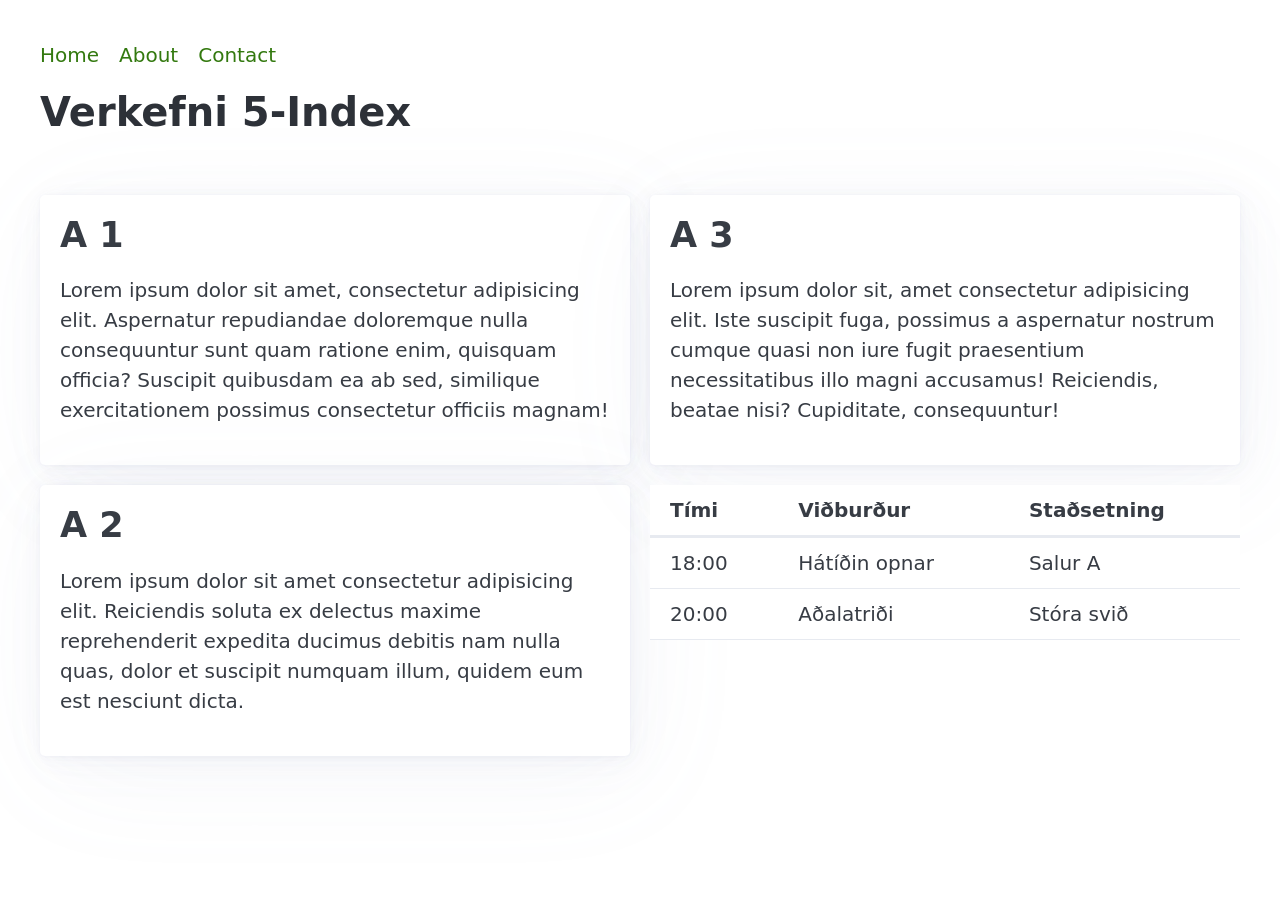
==== Index.html @ 7ae59def "kvikun" ====
<!DOCTYPE html>
<html lang="en">
    <head>
        <meta charset="UTF-8">
        <meta name="viewport" content="width=device-width, initial-scale=1.0">
        <title>Verkefni 5-Index</title>
        <link rel="stylesheet" href="css/pico.green.css">
        <link rel="stylesheet" href="css/kvikun.css">
    </head>
    <body class="container">
        <header>
            <nav>
                <ul>
                    <li><a href="a.html">Home</a></li>
                    <li><a href="b.html">About</a></li>
                    <li><a href="c.html">Contact</a></li>
                </ul>
            </nav>
            <h1>Verkefni 5-Index</h1>
            <div id="slide">
                <img src="img/bfd0dd133887f581717680d1ffa8d4b03412cad4d9bad7acd77db29e4d2a7dbd._SX1080_FMjpg_.jpg" alt="1">
                <img src="img/my-hero-academia-3840x2160-19011 (1).jpg" alt="2">
            </div>
        </header>
        <main class="grid">
            <section>
                <article>
                    <h2>A 1</h2>
                    <p>Lorem ipsum dolor sit amet, consectetur adipisicing elit. Aspernatur repudiandae doloremque nulla consequuntur sunt quam ratione enim, quisquam officia? Suscipit quibusdam ea ab sed, similique exercitationem possimus consectetur officiis magnam!</p>
                </article>
                <article>
                    <h2>A 2</h2>
                    <p>Lorem ipsum dolor sit amet consectetur adipisicing elit. Reiciendis soluta ex delectus maxime reprehenderit expedita ducimus debitis nam nulla quas, dolor et suscipit numquam illum, quidem eum est nesciunt dicta.</p>
                </article>
            </section>
            <section>
                <article>
                    <h2>A 3</h2>
                    <p>Lorem ipsum dolor sit, amet consectetur adipisicing elit. Iste suscipit fuga, possimus a aspernatur nostrum cumque quasi non iure fugit praesentium necessitatibus illo magni accusamus! Reiciendis, beatae nisi? Cupiditate, consequuntur!</p>
                </article>
                <table>
                    <thead>
                        <tr>
                            <th>Tími</th>
                            <th>Viðburður</th>
                            <th>Staðsetning</th>
                        </tr>
                    </thead>
                    <tbody>
                        <tr>
                            <td>18:00</td>
                            <td>Hátíðin opnar</td>
                            <td>Salur A</td>
                        </tr>
                        <tr>
                            <td>20:00</td>
                            <td>Aðalatriði</td>
                            <td>Stóra svið</td>
                        </tr>
                    </tbody>
                </table>
            </section>
        </main>
    </body>
</html>
---- css/pico.green.css ----
@charset "UTF-8";
/*!
 * Pico CSS ✨ v2.1.1 (https://picocss.com)
 * Copyright 2019-2025 - Licensed under MIT
 */
/**
 * Styles
 */
:root,
:host {
  --pico-font-family-emoji: "Apple Color Emoji", "Segoe UI Emoji", "Segoe UI Symbol", "Noto Color Emoji";
  --pico-font-family-sans-serif: system-ui, "Segoe UI", Roboto, Oxygen, Ubuntu, Cantarell, Helvetica, Arial, "Helvetica Neue", sans-serif, var(--pico-font-family-emoji);
  --pico-font-family-monospace: ui-monospace, SFMono-Regular, "SF Mono", Menlo, Consolas, "Liberation Mono", monospace, var(--pico-font-family-emoji);
  --pico-font-family: var(--pico-font-family-sans-serif);
  --pico-line-height: 1.5;
  --pico-font-weight: 400;
  --pico-font-size: 100%;
  --pico-text-underline-offset: 0.1rem;
  --pico-border-radius: 0.25rem;
  --pico-border-width: 0.0625rem;
  --pico-outline-width: 0.125rem;
  --pico-transition: 0.2s ease-in-out;
  --pico-spacing: 1rem;
  --pico-typography-spacing-vertical: 1rem;
  --pico-block-spacing-vertical: var(--pico-spacing);
  --pico-block-spacing-horizontal: var(--pico-spacing);
  --pico-grid-column-gap: var(--pico-spacing);
  --pico-grid-row-gap: var(--pico-spacing);
  --pico-form-element-spacing-vertical: 0.75rem;
  --pico-form-element-spacing-horizontal: 1rem;
  --pico-group-box-shadow: 0 0 0 rgba(0, 0, 0, 0);
  --pico-group-box-shadow-focus-with-button: 0 0 0 var(--pico-outline-width) var(--pico-primary-focus);
  --pico-group-box-shadow-focus-with-input: 0 0 0 0.0625rem var(--pico-form-element-border-color);
  --pico-modal-overlay-backdrop-filter: blur(0.375rem);
  --pico-nav-element-spacing-vertical: 1rem;
  --pico-nav-element-spacing-horizontal: 0.5rem;
  --pico-nav-link-spacing-vertical: 0.5rem;
  --pico-nav-link-spacing-horizontal: 0.5rem;
  --pico-nav-breadcrumb-divider: ">";
  --pico-icon-checkbox: url("data:image/svg+xml,%3Csvg xmlns='http://www.w3.org/2000/svg' width='24' height='24' viewBox='0 0 24 24' fill='none' stroke='rgb(255, 255, 255)' stroke-width='4' stroke-linecap='round' stroke-linejoin='round'%3E%3Cpolyline points='20 6 9 17 4 12'%3E%3C/polyline%3E%3C/svg%3E");
  --pico-icon-minus: url("data:image/svg+xml,%3Csvg xmlns='http://www.w3.org/2000/svg' width='24' height='24' viewBox='0 0 24 24' fill='none' stroke='rgb(255, 255, 255)' stroke-width='4' stroke-linecap='round' stroke-linejoin='round'%3E%3Cline x1='5' y1='12' x2='19' y2='12'%3E%3C/line%3E%3C/svg%3E");
  --pico-icon-chevron: url("data:image/svg+xml,%3Csvg xmlns='http://www.w3.org/2000/svg' width='24' height='24' viewBox='0 0 24 24' fill='none' stroke='rgb(136, 145, 164)' stroke-width='2' stroke-linecap='round' stroke-linejoin='round'%3E%3Cpolyline points='6 9 12 15 18 9'%3E%3C/polyline%3E%3C/svg%3E");
  --pico-icon-date: url("data:image/svg+xml,%3Csvg xmlns='http://www.w3.org/2000/svg' width='24' height='24' viewBox='0 0 24 24' fill='none' stroke='rgb(136, 145, 164)' stroke-width='2' stroke-linecap='round' stroke-linejoin='round'%3E%3Crect x='3' y='4' width='18' height='18' rx='2' ry='2'%3E%3C/rect%3E%3Cline x1='16' y1='2' x2='16' y2='6'%3E%3C/line%3E%3Cline x1='8' y1='2' x2='8' y2='6'%3E%3C/line%3E%3Cline x1='3' y1='10' x2='21' y2='10'%3E%3C/line%3E%3C/svg%3E");
  --pico-icon-time: url("data:image/svg+xml,%3Csvg xmlns='http://www.w3.org/2000/svg' width='24' height='24' viewBox='0 0 24 24' fill='none' stroke='rgb(136, 145, 164)' stroke-width='2' stroke-linecap='round' stroke-linejoin='round'%3E%3Ccircle cx='12' cy='12' r='10'%3E%3C/circle%3E%3Cpolyline points='12 6 12 12 16 14'%3E%3C/polyline%3E%3C/svg%3E");
  --pico-icon-search: url("data:image/svg+xml,%3Csvg xmlns='http://www.w3.org/2000/svg' width='24' height='24' viewBox='0 0 24 24' fill='none' stroke='rgb(136, 145, 164)' stroke-width='1.5' stroke-linecap='round' stroke-linejoin='round'%3E%3Ccircle cx='11' cy='11' r='8'%3E%3C/circle%3E%3Cline x1='21' y1='21' x2='16.65' y2='16.65'%3E%3C/line%3E%3C/svg%3E");
  --pico-icon-close: url("data:image/svg+xml,%3Csvg xmlns='http://www.w3.org/2000/svg' width='24' height='24' viewBox='0 0 24 24' fill='none' stroke='rgb(136, 145, 164)' stroke-width='3' stroke-linecap='round' stroke-linejoin='round'%3E%3Cline x1='18' y1='6' x2='6' y2='18'%3E%3C/line%3E%3Cline x1='6' y1='6' x2='18' y2='18'%3E%3C/line%3E%3C/svg%3E");
  --pico-icon-loading: url("data:image/svg+xml,%3Csvg fill='none' height='24' width='24' viewBox='0 0 24 24' xmlns='http://www.w3.org/2000/svg' %3E%3Cstyle%3E g %7B animation: rotate 2s linear infinite; transform-origin: center center; %7D circle %7B stroke-dasharray: 75,100; stroke-dashoffset: -5; animation: dash 1.5s ease-in-out infinite; stroke-linecap: round; %7D @keyframes rotate %7B 0%25 %7B transform: rotate(0deg); %7D 100%25 %7B transform: rotate(360deg); %7D %7D @keyframes dash %7B 0%25 %7B stroke-dasharray: 1,100; stroke-dashoffset: 0; %7D 50%25 %7B stroke-dasharray: 44.5,100; stroke-dashoffset: -17.5; %7D 100%25 %7B stroke-dasharray: 44.5,100; stroke-dashoffset: -62; %7D %7D %3C/style%3E%3Cg%3E%3Ccircle cx='12' cy='12' r='10' fill='none' stroke='rgb(136, 145, 164)' stroke-width='4' /%3E%3C/g%3E%3C/svg%3E");
}
@media (min-width: 576px) {
  :root,
  :host {
    --pico-font-size: 106.25%;
  }
}
@media (min-width: 768px) {
  :root,
  :host {
    --pico-font-size: 112.5%;
  }
}
@media (min-width: 1024px) {
  :root,
  :host {
    --pico-font-size: 118.75%;
  }
}
@media (min-width: 1280px) {
  :root,
  :host {
    --pico-font-size: 125%;
  }
}
@media (min-width: 1536px) {
  :root,
  :host {
    --pico-font-size: 131.25%;
  }
}

a {
  --pico-text-decoration: underline;
}
a.secondary, a.contrast {
  --pico-text-decoration: underline;
}

small {
  --pico-font-size: 0.875em;
}

h1,
h2,
h3,
h4,
h5,
h6 {
  --pico-font-weight: 700;
}

h1 {
  --pico-font-size: 2rem;
  --pico-line-height: 1.125;
  --pico-typography-spacing-top: 3rem;
}

h2 {
  --pico-font-size: 1.75rem;
  --pico-line-height: 1.15;
  --pico-typography-spacing-top: 2.625rem;
}

h3 {
  --pico-font-size: 1.5rem;
  --pico-line-height: 1.175;
  --pico-typography-spacing-top: 2.25rem;
}

h4 {
  --pico-font-size: 1.25rem;
  --pico-line-height: 1.2;
  --pico-typography-spacing-top: 1.874rem;
}

h5 {
  --pico-font-size: 1.125rem;
  --pico-line-height: 1.225;
  --pico-typography-spacing-top: 1.6875rem;
}

h6 {
  --pico-font-size: 1rem;
  --pico-line-height: 1.25;
  --pico-typography-spacing-top: 1.5rem;
}

thead th,
thead td,
tfoot th,
tfoot td {
  --pico-font-weight: 600;
  --pico-border-width: 0.1875rem;
}

pre,
code,
kbd,
samp {
  --pico-font-family: var(--pico-font-family-monospace);
}

kbd {
  --pico-font-weight: bolder;
}

input:not([type=submit],
[type=button],
[type=reset],
[type=checkbox],
[type=radio],
[type=file]),
:where(select, textarea) {
  --pico-outline-width: 0.0625rem;
}

[type=search] {
  --pico-border-radius: 5rem;
}

[type=checkbox],
[type=radio] {
  --pico-border-width: 0.125rem;
}

[type=checkbox][role=switch] {
  --pico-border-width: 0.1875rem;
}

details.dropdown summary:not([role=button]) {
  --pico-outline-width: 0.0625rem;
}

nav details.dropdown summary:focus-visible {
  --pico-outline-width: 0.125rem;
}

[role=search] {
  --pico-border-radius: 5rem;
}

[role=search]:has(button.secondary:focus,
[type=submit].secondary:focus,
[type=button].secondary:focus,
[role=button].secondary:focus),
[role=group]:has(button.secondary:focus,
[type=submit].secondary:focus,
[type=button].secondary:focus,
[role=button].secondary:focus) {
  --pico-group-box-shadow-focus-with-button: 0 0 0 var(--pico-outline-width) var(--pico-secondary-focus);
}
[role=search]:has(button.contrast:focus,
[type=submit].contrast:focus,
[type=button].contrast:focus,
[role=button].contrast:focus),
[role=group]:has(button.contrast:focus,
[type=submit].contrast:focus,
[type=button].contrast:focus,
[role=button].contrast:focus) {
  --pico-group-box-shadow-focus-with-button: 0 0 0 var(--pico-outline-width) var(--pico-contrast-focus);
}
[role=search] button,
[role=search] [type=submit],
[role=search] [type=button],
[role=search] [role=button],
[role=group] button,
[role=group] [type=submit],
[role=group] [type=button],
[role=group] [role=button] {
  --pico-form-element-spacing-horizontal: 2rem;
}

details summary[role=button]:not(.outline)::after {
  filter: brightness(0) invert(1);
}

[aria-busy=true]:not(input, select, textarea):is(button, [type=submit], [type=button], [type=reset], [role=button]):not(.outline)::before {
  filter: brightness(0) invert(1);
}

/**
 * Color schemes
 */
[data-theme=light],
:root:not([data-theme=dark]),
:host(:not([data-theme=dark])) {
  color-scheme: light;
  --pico-background-color: #fff;
  --pico-color: #373c44;
  --pico-text-selection-color: rgba(71, 164, 23, 0.25);
  --pico-muted-color: #646b79;
  --pico-muted-border-color: rgb(231, 234, 239.5);
  --pico-primary: #33790f;
  --pico-primary-background: #398712;
  --pico-primary-border: var(--pico-primary-background);
  --pico-primary-underline: rgba(51, 121, 15, 0.5);
  --pico-primary-hover: #265e09;
  --pico-primary-hover-background: #33790f;
  --pico-primary-hover-border: var(--pico-primary-hover-background);
  --pico-primary-hover-underline: var(--pico-primary-hover);
  --pico-primary-focus: rgba(71, 164, 23, 0.5);
  --pico-primary-inverse: #fff;
  --pico-secondary: #5d6b89;
  --pico-secondary-background: #525f7a;
  --pico-secondary-border: var(--pico-secondary-background);
  --pico-secondary-underline: rgba(93, 107, 137, 0.5);
  --pico-secondary-hover: #48536b;
  --pico-secondary-hover-background: #48536b;
  --pico-secondary-hover-border: var(--pico-secondary-hover-background);
  --pico-secondary-hover-underline: var(--pico-secondary-hover);
  --pico-secondary-focus: rgba(93, 107, 137, 0.25);
  --pico-secondary-inverse: #fff;
  --pico-contrast: #181c25;
  --pico-contrast-background: #181c25;
  --pico-contrast-border: var(--pico-contrast-background);
  --pico-contrast-underline: rgba(24, 28, 37, 0.5);
  --pico-contrast-hover: #000;
  --pico-contrast-hover-background: #000;
  --pico-contrast-hover-border: var(--pico-contrast-hover-background);
  --pico-contrast-hover-underline: var(--pico-secondary-hover);
  --pico-contrast-focus: rgba(93, 107, 137, 0.25);
  --pico-contrast-inverse: #fff;
  --pico-box-shadow: 0.0145rem 0.029rem 0.174rem rgba(129, 145, 181, 0.01698), 0.0335rem 0.067rem 0.402rem rgba(129, 145, 181, 0.024), 0.0625rem 0.125rem 0.75rem rgba(129, 145, 181, 0.03), 0.1125rem 0.225rem 1.35rem rgba(129, 145, 181, 0.036), 0.2085rem 0.417rem 2.502rem rgba(129, 145, 181, 0.04302), 0.5rem 1rem 6rem rgba(129, 145, 181, 0.06), 0 0 0 0.0625rem rgba(129, 145, 181, 0.015);
  --pico-h1-color: #2d3138;
  --pico-h2-color: #373c44;
  --pico-h3-color: #424751;
  --pico-h4-color: #4d535e;
  --pico-h5-color: #5c6370;
  --pico-h6-color: #646b79;
  --pico-mark-background-color: rgb(252.5, 230.5, 191.5);
  --pico-mark-color: #0f1114;
  --pico-ins-color: rgb(28.5, 105.5, 84);
  --pico-del-color: rgb(136, 56.5, 53);
  --pico-blockquote-border-color: var(--pico-muted-border-color);
  --pico-blockquote-footer-color: var(--pico-muted-color);
  --pico-button-box-shadow: 0 0 0 rgba(0, 0, 0, 0);
  --pico-button-hover-box-shadow: 0 0 0 rgba(0, 0, 0, 0);
  --pico-table-border-color: var(--pico-muted-border-color);
  --pico-table-row-stripped-background-color: rgba(111, 120, 135, 0.0375);
  --pico-code-background-color: rgb(243, 244.5, 246.75);
  --pico-code-color: #646b79;
  --pico-code-kbd-background-color: var(--pico-color);
  --pico-code-kbd-color: var(--pico-background-color);
  --pico-form-element-background-color: rgb(251, 251.5, 252.25);
  --pico-form-element-selected-background-color: #dfe3eb;
  --pico-form-element-border-color: #cfd5e2;
  --pico-form-element-color: #23262c;
  --pico-form-element-placeholder-color: var(--pico-muted-color);
  --pico-form-element-active-background-color: #fff;
  --pico-form-element-active-border-color: var(--pico-primary-border);
  --pico-form-element-focus-color: var(--pico-primary-border);
  --pico-form-element-disabled-opacity: 0.5;
  --pico-form-element-invalid-border-color: rgb(183.5, 105.5, 106.5);
  --pico-form-element-invalid-active-border-color: rgb(200.25, 79.25, 72.25);
  --pico-form-element-invalid-focus-color: var(--pico-form-element-invalid-active-border-color);
  --pico-form-element-valid-border-color: rgb(76, 154.5, 137.5);
  --pico-form-element-valid-active-border-color: rgb(39, 152.75, 118.75);
  --pico-form-element-valid-focus-color: var(--pico-form-element-valid-active-border-color);
  --pico-switch-background-color: #bfc7d9;
  --pico-switch-checked-background-color: var(--pico-primary-background);
  --pico-switch-color: #fff;
  --pico-switch-thumb-box-shadow: 0 0 0 rgba(0, 0, 0, 0);
  --pico-range-border-color: #dfe3eb;
  --pico-range-active-border-color: #bfc7d9;
  --pico-range-thumb-border-color: var(--pico-background-color);
  --pico-range-thumb-color: var(--pico-secondary-background);
  --pico-range-thumb-active-color: var(--pico-primary-background);
  --pico-accordion-border-color: var(--pico-muted-border-color);
  --pico-accordion-active-summary-color: var(--pico-primary-hover);
  --pico-accordion-close-summary-color: var(--pico-color);
  --pico-accordion-open-summary-color: var(--pico-muted-color);
  --pico-card-background-color: var(--pico-background-color);
  --pico-card-border-color: var(--pico-muted-border-color);
  --pico-card-box-shadow: var(--pico-box-shadow);
  --pico-card-sectioning-background-color: rgb(251, 251.5, 252.25);
  --pico-dropdown-background-color: #fff;
  --pico-dropdown-border-color: #eff1f4;
  --pico-dropdown-box-shadow: var(--pico-box-shadow);
  --pico-dropdown-color: var(--pico-color);
  --pico-dropdown-hover-background-color: #eff1f4;
  --pico-loading-spinner-opacity: 0.5;
  --pico-modal-overlay-background-color: rgba(232, 234, 237, 0.75);
  --pico-progress-background-color: #dfe3eb;
  --pico-progress-color: var(--pico-primary-background);
  --pico-tooltip-background-color: var(--pico-contrast-background);
  --pico-tooltip-color: var(--pico-contrast-inverse);
  --pico-icon-valid: url("data:image/svg+xml,%3Csvg xmlns='http://www.w3.org/2000/svg' width='24' height='24' viewBox='0 0 24 24' fill='none' stroke='rgb(76, 154.5, 137.5)' stroke-width='2' stroke-linecap='round' stroke-linejoin='round'%3E%3Cpolyline points='20 6 9 17 4 12'%3E%3C/polyline%3E%3C/svg%3E");
  --pico-icon-invalid: url("data:image/svg+xml,%3Csvg xmlns='http://www.w3.org/2000/svg' width='24' height='24' viewBox='0 0 24 24' fill='none' stroke='rgb(200.25, 79.25, 72.25)' stroke-width='2' stroke-linecap='round' stroke-linejoin='round'%3E%3Ccircle cx='12' cy='12' r='10'%3E%3C/circle%3E%3Cline x1='12' y1='8' x2='12' y2='12'%3E%3C/line%3E%3Cline x1='12' y1='16' x2='12.01' y2='16'%3E%3C/line%3E%3C/svg%3E");
}
[data-theme=light] input:is([type=submit],
[type=button],
[type=reset],
[type=checkbox],
[type=radio],
[type=file]),
:root:not([data-theme=dark]) input:is([type=submit],
[type=button],
[type=reset],
[type=checkbox],
[type=radio],
[type=file]),
:host(:not([data-theme=dark])) input:is([type=submit],
[type=button],
[type=reset],
[type=checkbox],
[type=radio],
[type=file]) {
  --pico-form-element-focus-color: var(--pico-primary-focus);
}

@media only screen and (prefers-color-scheme: dark) {
  :root:not([data-theme]),
  :host(:not([data-theme])) {
    color-scheme: dark;
    --pico-background-color: rgb(19, 22.5, 30.5);
    --pico-color: #c2c7d0;
    --pico-text-selection-color: rgba(78, 179, 27, 0.1875);
    --pico-muted-color: #7b8495;
    --pico-muted-border-color: #202632;
    --pico-primary: #4eb31b;
    --pico-primary-background: #398712;
    --pico-primary-border: var(--pico-primary-background);
    --pico-primary-underline: rgba(78, 179, 27, 0.5);
    --pico-primary-hover: #5dd121;
    --pico-primary-hover-background: #409614;
    --pico-primary-hover-border: var(--pico-primary-hover-background);
    --pico-primary-hover-underline: var(--pico-primary-hover);
    --pico-primary-focus: rgba(78, 179, 27, 0.375);
    --pico-primary-inverse: #fff;
    --pico-secondary: #969eaf;
    --pico-secondary-background: #525f7a;
    --pico-secondary-border: var(--pico-secondary-background);
    --pico-secondary-underline: rgba(150, 158, 175, 0.5);
    --pico-secondary-hover: #b3b9c5;
    --pico-secondary-hover-background: #5d6b89;
    --pico-secondary-hover-border: var(--pico-secondary-hover-background);
    --pico-secondary-hover-underline: var(--pico-secondary-hover);
    --pico-secondary-focus: rgba(144, 158, 190, 0.25);
    --pico-secondary-inverse: #fff;
    --pico-contrast: #dfe3eb;
    --pico-contrast-background: #eff1f4;
    --pico-contrast-border: var(--pico-contrast-background);
    --pico-contrast-underline: rgba(223, 227, 235, 0.5);
    --pico-contrast-hover: #fff;
    --pico-contrast-hover-background: #fff;
    --pico-contrast-hover-border: var(--pico-contrast-hover-background);
    --pico-contrast-hover-underline: var(--pico-contrast-hover);
    --pico-contrast-focus: rgba(207, 213, 226, 0.25);
    --pico-contrast-inverse: #000;
    --pico-box-shadow: 0.0145rem 0.029rem 0.174rem rgba(7, 8.5, 12, 0.01698), 0.0335rem 0.067rem 0.402rem rgba(7, 8.5, 12, 0.024), 0.0625rem 0.125rem 0.75rem rgba(7, 8.5, 12, 0.03), 0.1125rem 0.225rem 1.35rem rgba(7, 8.5, 12, 0.036), 0.2085rem 0.417rem 2.502rem rgba(7, 8.5, 12, 0.04302), 0.5rem 1rem 6rem rgba(7, 8.5, 12, 0.06), 0 0 0 0.0625rem rgba(7, 8.5, 12, 0.015);
    --pico-h1-color: #f0f1f3;
    --pico-h2-color: #e0e3e7;
    --pico-h3-color: #c2c7d0;
    --pico-h4-color: #b3b9c5;
    --pico-h5-color: #a4acba;
    --pico-h6-color: #8891a4;
    --pico-mark-background-color: #014063;
    --pico-mark-color: #fff;
    --pico-ins-color: #62af9a;
    --pico-del-color: rgb(205.5, 126, 123);
    --pico-blockquote-border-color: var(--pico-muted-border-color);
    --pico-blockquote-footer-color: var(--pico-muted-color);
    --pico-button-box-shadow: 0 0 0 rgba(0, 0, 0, 0);
    --pico-button-hover-box-shadow: 0 0 0 rgba(0, 0, 0, 0);
    --pico-table-border-color: var(--pico-muted-border-color);
    --pico-table-row-stripped-background-color: rgba(111, 120, 135, 0.0375);
    --pico-code-background-color: rgb(26, 30.5, 40.25);
    --pico-code-color: #8891a4;
    --pico-code-kbd-background-color: var(--pico-color);
    --pico-code-kbd-color: var(--pico-background-color);
    --pico-form-element-background-color: rgb(28, 33, 43.5);
    --pico-form-element-selected-background-color: #2a3140;
    --pico-form-element-border-color: #2a3140;
    --pico-form-element-color: #e0e3e7;
    --pico-form-element-placeholder-color: #8891a4;
    --pico-form-element-active-background-color: rgb(26, 30.5, 40.25);
    --pico-form-element-active-border-color: var(--pico-primary-border);
    --pico-form-element-focus-color: var(--pico-primary-border);
    --pico-form-element-disabled-opacity: 0.5;
    --pico-form-element-invalid-border-color: rgb(149.5, 74, 80);
    --pico-form-element-invalid-active-border-color: rgb(183.25, 63.5, 59);
    --pico-form-element-invalid-focus-color: var(--pico-form-element-invalid-active-border-color);
    --pico-form-element-valid-border-color: #2a7b6f;
    --pico-form-element-valid-active-border-color: rgb(22, 137, 105.5);
    --pico-form-element-valid-focus-color: var(--pico-form-element-valid-active-border-color);
    --pico-switch-background-color: #333c4e;
    --pico-switch-checked-background-color: var(--pico-primary-background);
    --pico-switch-color: #fff;
    --pico-switch-thumb-box-shadow: 0 0 0 rgba(0, 0, 0, 0);
    --pico-range-border-color: #202632;
    --pico-range-active-border-color: #2a3140;
    --pico-range-thumb-border-color: var(--pico-background-color);
    --pico-range-thumb-color: var(--pico-secondary-background);
    --pico-range-thumb-active-color: var(--pico-primary-background);
    --pico-accordion-border-color: var(--pico-muted-border-color);
    --pico-accordion-active-summary-color: var(--pico-primary-hover);
    --pico-accordion-close-summary-color: var(--pico-color);
    --pico-accordion-open-summary-color: var(--pico-muted-color);
    --pico-card-background-color: #181c25;
    --pico-card-border-color: var(--pico-card-background-color);
    --pico-card-box-shadow: var(--pico-box-shadow);
    --pico-card-sectioning-background-color: rgb(26, 30.5, 40.25);
    --pico-dropdown-background-color: #181c25;
    --pico-dropdown-border-color: #202632;
    --pico-dropdown-box-shadow: var(--pico-box-shadow);
    --pico-dropdown-color: var(--pico-color);
    --pico-dropdown-hover-background-color: #202632;
    --pico-loading-spinner-opacity: 0.5;
    --pico-modal-overlay-background-color: rgba(7.5, 8.5, 10, 0.75);
    --pico-progress-background-color: #202632;
    --pico-progress-color: var(--pico-primary-background);
    --pico-tooltip-background-color: var(--pico-contrast-background);
    --pico-tooltip-color: var(--pico-contrast-inverse);
    --pico-icon-valid: url("data:image/svg+xml,%3Csvg xmlns='http://www.w3.org/2000/svg' width='24' height='24' viewBox='0 0 24 24' fill='none' stroke='rgb(42, 123, 111)' stroke-width='2' stroke-linecap='round' stroke-linejoin='round'%3E%3Cpolyline points='20 6 9 17 4 12'%3E%3C/polyline%3E%3C/svg%3E");
    --pico-icon-invalid: url("data:image/svg+xml,%3Csvg xmlns='http://www.w3.org/2000/svg' width='24' height='24' viewBox='0 0 24 24' fill='none' stroke='rgb(149.5, 74, 80)' stroke-width='2' stroke-linecap='round' stroke-linejoin='round'%3E%3Ccircle cx='12' cy='12' r='10'%3E%3C/circle%3E%3Cline x1='12' y1='8' x2='12' y2='12'%3E%3C/line%3E%3Cline x1='12' y1='16' x2='12.01' y2='16'%3E%3C/line%3E%3C/svg%3E");
  }
  :root:not([data-theme]) input:is([type=submit],
  [type=button],
  [type=reset],
  [type=checkbox],
  [type=radio],
  [type=file]),
  :host(:not([data-theme])) input:is([type=submit],
  [type=button],
  [type=reset],
  [type=checkbox],
  [type=radio],
  [type=file]) {
    --pico-form-element-focus-color: var(--pico-primary-focus);
  }
  :root:not([data-theme]) details summary[role=button].contrast:not(.outline)::after,
  :host(:not([data-theme])) details summary[role=button].contrast:not(.outline)::after {
    filter: brightness(0);
  }
  :root:not([data-theme]) [aria-busy=true]:not(input, select, textarea).contrast:is(button,
  [type=submit],
  [type=button],
  [type=reset],
  [role=button]):not(.outline)::before,
  :host(:not([data-theme])) [aria-busy=true]:not(input, select, textarea).contrast:is(button,
  [type=submit],
  [type=button],
  [type=reset],
  [role=button]):not(.outline)::before {
    filter: brightness(0);
  }
}
[data-theme=dark] {
  color-scheme: dark;
  --pico-background-color: rgb(19, 22.5, 30.5);
  --pico-color: #c2c7d0;
  --pico-text-selection-color: rgba(78, 179, 27, 0.1875);
  --pico-muted-color: #7b8495;
  --pico-muted-border-color: #202632;
  --pico-primary: #4eb31b;
  --pico-primary-background: #398712;
  --pico-primary-border: var(--pico-primary-background);
  --pico-primary-underline: rgba(78, 179, 27, 0.5);
  --pico-primary-hover: #5dd121;
  --pico-primary-hover-background: #409614;
  --pico-primary-hover-border: var(--pico-primary-hover-background);
  --pico-primary-hover-underline: var(--pico-primary-hover);
  --pico-primary-focus: rgba(78, 179, 27, 0.375);
  --pico-primary-inverse: #fff;
  --pico-secondary: #969eaf;
  --pico-secondary-background: #525f7a;
  --pico-secondary-border: var(--pico-secondary-background);
  --pico-secondary-underline: rgba(150, 158, 175, 0.5);
  --pico-secondary-hover: #b3b9c5;
  --pico-secondary-hover-background: #5d6b89;
  --pico-secondary-hover-border: var(--pico-secondary-hover-background);
  --pico-secondary-hover-underline: var(--pico-secondary-hover);
  --pico-secondary-focus: rgba(144, 158, 190, 0.25);
  --pico-secondary-inverse: #fff;
  --pico-contrast: #dfe3eb;
  --pico-contrast-background: #eff1f4;
  --pico-contrast-border: var(--pico-contrast-background);
  --pico-contrast-underline: rgba(223, 227, 235, 0.5);
  --pico-contrast-hover: #fff;
  --pico-contrast-hover-background: #fff;
  --pico-contrast-hover-border: var(--pico-contrast-hover-background);
  --pico-contrast-hover-underline: var(--pico-contrast-hover);
  --pico-contrast-focus: rgba(207, 213, 226, 0.25);
  --pico-contrast-inverse: #000;
  --pico-box-shadow: 0.0145rem 0.029rem 0.174rem rgba(7, 8.5, 12, 0.01698), 0.0335rem 0.067rem 0.402rem rgba(7, 8.5, 12, 0.024), 0.0625rem 0.125rem 0.75rem rgba(7, 8.5, 12, 0.03), 0.1125rem 0.225rem 1.35rem rgba(7, 8.5, 12, 0.036), 0.2085rem 0.417rem 2.502rem rgba(7, 8.5, 12, 0.04302), 0.5rem 1rem 6rem rgba(7, 8.5, 12, 0.06), 0 0 0 0.0625rem rgba(7, 8.5, 12, 0.015);
  --pico-h1-color: #f0f1f3;
  --pico-h2-color: #e0e3e7;
  --pico-h3-color: #c2c7d0;
  --pico-h4-color: #b3b9c5;
  --pico-h5-color: #a4acba;
  --pico-h6-color: #8891a4;
  --pico-mark-background-color: #014063;
  --pico-mark-color: #fff;
  --pico-ins-color: #62af9a;
  --pico-del-color: rgb(205.5, 126, 123);
  --pico-blockquote-border-color: var(--pico-muted-border-color);
  --pico-blockquote-footer-color: var(--pico-muted-color);
  --pico-button-box-shadow: 0 0 0 rgba(0, 0, 0, 0);
  --pico-button-hover-box-shadow: 0 0 0 rgba(0, 0, 0, 0);
  --pico-table-border-color: var(--pico-muted-border-color);
  --pico-table-row-stripped-background-color: rgba(111, 120, 135, 0.0375);
  --pico-code-background-color: rgb(26, 30.5, 40.25);
  --pico-code-color: #8891a4;
  --pico-code-kbd-background-color: var(--pico-color);
  --pico-code-kbd-color: var(--pico-background-color);
  --pico-form-element-background-color: rgb(28, 33, 43.5);
  --pico-form-element-selected-background-color: #2a3140;
  --pico-form-element-border-color: #2a3140;
  --pico-form-element-color: #e0e3e7;
  --pico-form-element-placeholder-color: #8891a4;
  --pico-form-element-active-background-color: rgb(26, 30.5, 40.25);
  --pico-form-element-active-border-color: var(--pico-primary-border);
  --pico-form-element-focus-color: var(--pico-primary-border);
  --pico-form-element-disabled-opacity: 0.5;
  --pico-form-element-invalid-border-color: rgb(149.5, 74, 80);
  --pico-form-element-invalid-active-border-color: rgb(183.25, 63.5, 59);
  --pico-form-element-invalid-focus-color: var(--pico-form-element-invalid-active-border-color);
  --pico-form-element-valid-border-color: #2a7b6f;
  --pico-form-element-valid-active-border-color: rgb(22, 137, 105.5);
  --pico-form-element-valid-focus-color: var(--pico-form-element-valid-active-border-color);
  --pico-switch-background-color: #333c4e;
  --pico-switch-checked-background-color: var(--pico-primary-background);
  --pico-switch-color: #fff;
  --pico-switch-thumb-box-shadow: 0 0 0 rgba(0, 0, 0, 0);
  --pico-range-border-color: #202632;
  --pico-range-active-border-color: #2a3140;
  --pico-range-thumb-border-color: var(--pico-background-color);
  --pico-range-thumb-color: var(--pico-secondary-background);
  --pico-range-thumb-active-color: var(--pico-primary-background);
  --pico-accordion-border-color: var(--pico-muted-border-color);
  --pico-accordion-active-summary-color: var(--pico-primary-hover);
  --pico-accordion-close-summary-color: var(--pico-color);
  --pico-accordion-open-summary-color: var(--pico-muted-color);
  --pico-card-background-color: #181c25;
  --pico-card-border-color: var(--pico-card-background-color);
  --pico-card-box-shadow: var(--pico-box-shadow);
  --pico-card-sectioning-background-color: rgb(26, 30.5, 40.25);
  --pico-dropdown-background-color: #181c25;
  --pico-dropdown-border-color: #202632;
  --pico-dropdown-box-shadow: var(--pico-box-shadow);
  --pico-dropdown-color: var(--pico-color);
  --pico-dropdown-hover-background-color: #202632;
  --pico-loading-spinner-opacity: 0.5;
  --pico-modal-overlay-background-color: rgba(7.5, 8.5, 10, 0.75);
  --pico-progress-background-color: #202632;
  --pico-progress-color: var(--pico-primary-background);
  --pico-tooltip-background-color: var(--pico-contrast-background);
  --pico-tooltip-color: var(--pico-contrast-inverse);
  --pico-icon-valid: url("data:image/svg+xml,%3Csvg xmlns='http://www.w3.org/2000/svg' width='24' height='24' viewBox='0 0 24 24' fill='none' stroke='rgb(42, 123, 111)' stroke-width='2' stroke-linecap='round' stroke-linejoin='round'%3E%3Cpolyline points='20 6 9 17 4 12'%3E%3C/polyline%3E%3C/svg%3E");
  --pico-icon-invalid: url("data:image/svg+xml,%3Csvg xmlns='http://www.w3.org/2000/svg' width='24' height='24' viewBox='0 0 24 24' fill='none' stroke='rgb(149.5, 74, 80)' stroke-width='2' stroke-linecap='round' stroke-linejoin='round'%3E%3Ccircle cx='12' cy='12' r='10'%3E%3C/circle%3E%3Cline x1='12' y1='8' x2='12' y2='12'%3E%3C/line%3E%3Cline x1='12' y1='16' x2='12.01' y2='16'%3E%3C/line%3E%3C/svg%3E");
}
[data-theme=dark] input:is([type=submit],
[type=button],
[type=reset],
[type=checkbox],
[type=radio],
[type=file]) {
  --pico-form-element-focus-color: var(--pico-primary-focus);
}
[data-theme=dark] details summary[role=button].contrast:not(.outline)::after {
  filter: brightness(0);
}
[data-theme=dark] [aria-busy=true]:not(input, select, textarea).contrast:is(button,
[type=submit],
[type=button],
[type=reset],
[role=button]):not(.outline)::before {
  filter: brightness(0);
}

progress,
[type=checkbox],
[type=radio],
[type=range] {
  accent-color: var(--pico-primary);
}

/**
 * Document
 * Content-box & Responsive typography
 */
*,
*::before,
*::after {
  box-sizing: border-box;
  background-repeat: no-repeat;
}

::before,
::after {
  text-decoration: inherit;
  vertical-align: inherit;
}

:where(:root),
:where(:host) {
  -webkit-tap-highlight-color: transparent;
  -webkit-text-size-adjust: 100%;
  -moz-text-size-adjust: 100%;
  text-size-adjust: 100%;
  background-color: var(--pico-background-color);
  color: var(--pico-color);
  font-weight: var(--pico-font-weight);
  font-size: var(--pico-font-size);
  line-height: var(--pico-line-height);
  font-family: var(--pico-font-family);
  text-underline-offset: var(--pico-text-underline-offset);
  text-rendering: optimizeLegibility;
  overflow-wrap: break-word;
  -moz-tab-size: 4;
  -o-tab-size: 4;
  tab-size: 4;
}

/**
 * Landmarks
 */
body {
  width: 100%;
  margin: 0;
}

main {
  display: block;
}

body > header,
body > main,
body > footer {
  padding-block: var(--pico-block-spacing-vertical);
}

/**
 * Section
 */
section {
  margin-bottom: var(--pico-block-spacing-vertical);
}

/**
 * Container
 */
.container,
.container-fluid {
  width: 100%;
  margin-right: auto;
  margin-left: auto;
  padding-right: var(--pico-spacing);
  padding-left: var(--pico-spacing);
}

@media (min-width: 576px) {
  .container {
    max-width: 510px;
    padding-right: 0;
    padding-left: 0;
  }
}
@media (min-width: 768px) {
  .container {
    max-width: 700px;
  }
}
@media (min-width: 1024px) {
  .container {
    max-width: 950px;
  }
}
@media (min-width: 1280px) {
  .container {
    max-width: 1200px;
  }
}
@media (min-width: 1536px) {
  .container {
    max-width: 1450px;
  }
}

/**
 * Grid
 * Minimal grid system with auto-layout columns
 */
.grid {
  grid-column-gap: var(--pico-grid-column-gap);
  grid-row-gap: var(--pico-grid-row-gap);
  display: grid;
  grid-template-columns: 1fr;
}
@media (min-width: 768px) {
  .grid {
    grid-template-columns: repeat(auto-fit, minmax(0%, 1fr));
  }
}
.grid > * {
  min-width: 0;
}

/**
 * Overflow auto
 */
.overflow-auto {
  overflow: auto;
}

/**
 * Typography
 */
b,
strong {
  font-weight: bolder;
}

sub,
sup {
  position: relative;
  font-size: 0.75em;
  line-height: 0;
  vertical-align: baseline;
}

sub {
  bottom: -0.25em;
}

sup {
  top: -0.5em;
}

address,
blockquote,
dl,
ol,
p,
pre,
table,
ul {
  margin-top: 0;
  margin-bottom: var(--pico-typography-spacing-vertical);
  color: var(--pico-color);
  font-style: normal;
  font-weight: var(--pico-font-weight);
}

h1,
h2,
h3,
h4,
h5,
h6 {
  margin-top: 0;
  margin-bottom: var(--pico-typography-spacing-vertical);
  color: var(--pico-color);
  font-weight: var(--pico-font-weight);
  font-size: var(--pico-font-size);
  line-height: var(--pico-line-height);
  font-family: var(--pico-font-family);
}

h1 {
  --pico-color: var(--pico-h1-color);
}

h2 {
  --pico-color: var(--pico-h2-color);
}

h3 {
  --pico-color: var(--pico-h3-color);
}

h4 {
  --pico-color: var(--pico-h4-color);
}

h5 {
  --pico-color: var(--pico-h5-color);
}

h6 {
  --pico-color: var(--pico-h6-color);
}

:where(article, address, blockquote, dl, figure, form, ol, p, pre, table, ul) ~ :is(h1, h2, h3, h4, h5, h6) {
  margin-top: var(--pico-typography-spacing-top);
}

p {
  margin-bottom: var(--pico-typography-spacing-vertical);
}

hgroup {
  margin-bottom: var(--pico-typography-spacing-vertical);
}
hgroup > * {
  margin-top: 0;
  margin-bottom: 0;
}
hgroup > *:not(:first-child):last-child {
  --pico-color: var(--pico-muted-color);
  --pico-font-weight: unset;
  font-size: 1rem;
}

:where(ol, ul) li {
  margin-bottom: calc(var(--pico-typography-spacing-vertical) * 0.25);
}

:where(dl, ol, ul) :where(dl, ol, ul) {
  margin: 0;
  margin-top: calc(var(--pico-typography-spacing-vertical) * 0.25);
}

ul li {
  list-style: square;
}

mark {
  padding: 0.125rem 0.25rem;
  background-color: var(--pico-mark-background-color);
  color: var(--pico-mark-color);
  vertical-align: baseline;
}

blockquote {
  display: block;
  margin: var(--pico-typography-spacing-vertical) 0;
  padding: var(--pico-spacing);
  border-right: none;
  border-left: 0.25rem solid var(--pico-blockquote-border-color);
  border-inline-start: 0.25rem solid var(--pico-blockquote-border-color);
  border-inline-end: none;
}
blockquote footer {
  margin-top: calc(var(--pico-typography-spacing-vertical) * 0.5);
  color: var(--pico-blockquote-footer-color);
}

abbr[title] {
  border-bottom: 1px dotted;
  text-decoration: none;
  cursor: help;
}

ins {
  color: var(--pico-ins-color);
  text-decoration: none;
}

del {
  color: var(--pico-del-color);
}

::-moz-selection {
  background-color: var(--pico-text-selection-color);
}

::selection {
  background-color: var(--pico-text-selection-color);
}

/**
 * Link
 */
:where(a:not([role=button])),
[role=link] {
  --pico-color: var(--pico-primary);
  --pico-background-color: transparent;
  --pico-underline: var(--pico-primary-underline);
  outline: none;
  background-color: var(--pico-background-color);
  color: var(--pico-color);
  -webkit-text-decoration: var(--pico-text-decoration);
  text-decoration: var(--pico-text-decoration);
  text-decoration-color: var(--pico-underline);
  text-underline-offset: 0.125em;
  transition: background-color var(--pico-transition), color var(--pico-transition), box-shadow var(--pico-transition), -webkit-text-decoration var(--pico-transition);
  transition: background-color var(--pico-transition), color var(--pico-transition), text-decoration var(--pico-transition), box-shadow var(--pico-transition);
  transition: background-color var(--pico-transition), color var(--pico-transition), text-decoration var(--pico-transition), box-shadow var(--pico-transition), -webkit-text-decoration var(--pico-transition);
}
:where(a:not([role=button])):is([aria-current]:not([aria-current=false]), :hover, :active, :focus),
[role=link]:is([aria-current]:not([aria-current=false]), :hover, :active, :focus) {
  --pico-color: var(--pico-primary-hover);
  --pico-underline: var(--pico-primary-hover-underline);
  --pico-text-decoration: underline;
}
:where(a:not([role=button])):focus-visible,
[role=link]:focus-visible {
  box-shadow: 0 0 0 var(--pico-outline-width) var(--pico-primary-focus);
}
:where(a:not([role=button])).secondary,
[role=link].secondary {
  --pico-color: var(--pico-secondary);
  --pico-underline: var(--pico-secondary-underline);
}
:where(a:not([role=button])).secondary:is([aria-current]:not([aria-current=false]), :hover, :active, :focus),
[role=link].secondary:is([aria-current]:not([aria-current=false]), :hover, :active, :focus) {
  --pico-color: var(--pico-secondary-hover);
  --pico-underline: var(--pico-secondary-hover-underline);
}
:where(a:not([role=button])).contrast,
[role=link].contrast {
  --pico-color: var(--pico-contrast);
  --pico-underline: var(--pico-contrast-underline);
}
:where(a:not([role=button])).contrast:is([aria-current]:not([aria-current=false]), :hover, :active, :focus),
[role=link].contrast:is([aria-current]:not([aria-current=false]), :hover, :active, :focus) {
  --pico-color: var(--pico-contrast-hover);
  --pico-underline: var(--pico-contrast-hover-underline);
}

a[role=button] {
  display: inline-block;
}

/**
 * Button
 */
button {
  margin: 0;
  overflow: visible;
  font-family: inherit;
  text-transform: none;
}

button,
[type=submit],
[type=reset],
[type=button] {
  -webkit-appearance: button;
}

button,
[type=submit],
[type=reset],
[type=button],
[type=file]::file-selector-button,
[role=button] {
  --pico-background-color: var(--pico-primary-background);
  --pico-border-color: var(--pico-primary-border);
  --pico-color: var(--pico-primary-inverse);
  --pico-box-shadow: var(--pico-button-box-shadow, 0 0 0 rgba(0, 0, 0, 0));
  padding: var(--pico-form-element-spacing-vertical) var(--pico-form-element-spacing-horizontal);
  border: var(--pico-border-width) solid var(--pico-border-color);
  border-radius: var(--pico-border-radius);
  outline: none;
  background-color: var(--pico-background-color);
  box-shadow: var(--pico-box-shadow);
  color: var(--pico-color);
  font-weight: var(--pico-font-weight);
  font-size: 1rem;
  line-height: var(--pico-line-height);
  text-align: center;
  text-decoration: none;
  cursor: pointer;
  -webkit-user-select: none;
  -moz-user-select: none;
  user-select: none;
  transition: background-color var(--pico-transition), border-color var(--pico-transition), color var(--pico-transition), box-shadow var(--pico-transition);
}
button:is([aria-current]:not([aria-current=false])), button:is(:hover, :active, :focus),
[type=submit]:is([aria-current]:not([aria-current=false])),
[type=submit]:is(:hover, :active, :focus),
[type=reset]:is([aria-current]:not([aria-current=false])),
[type=reset]:is(:hover, :active, :focus),
[type=button]:is([aria-current]:not([aria-current=false])),
[type=button]:is(:hover, :active, :focus),
[type=file]::file-selector-button:is([aria-current]:not([aria-current=false])),
[type=file]::file-selector-button:is(:hover, :active, :focus),
[role=button]:is([aria-current]:not([aria-current=false])),
[role=button]:is(:hover, :active, :focus) {
  --pico-background-color: var(--pico-primary-hover-background);
  --pico-border-color: var(--pico-primary-hover-border);
  --pico-box-shadow: var(--pico-button-hover-box-shadow, 0 0 0 rgba(0, 0, 0, 0));
  --pico-color: var(--pico-primary-inverse);
}
button:focus, button:is([aria-current]:not([aria-current=false])):focus,
[type=submit]:focus,
[type=submit]:is([aria-current]:not([aria-current=false])):focus,
[type=reset]:focus,
[type=reset]:is([aria-current]:not([aria-current=false])):focus,
[type=button]:focus,
[type=button]:is([aria-current]:not([aria-current=false])):focus,
[type=file]::file-selector-button:focus,
[type=file]::file-selector-button:is([aria-current]:not([aria-current=false])):focus,
[role=button]:focus,
[role=button]:is([aria-current]:not([aria-current=false])):focus {
  --pico-box-shadow: var(--pico-button-hover-box-shadow, 0 0 0 rgba(0, 0, 0, 0)), 0 0 0 var(--pico-outline-width) var(--pico-primary-focus);
}

[type=submit],
[type=reset],
[type=button] {
  margin-bottom: var(--pico-spacing);
}

:is(button, [type=submit], [type=button], [role=button]).secondary,
[type=reset],
[type=file]::file-selector-button {
  --pico-background-color: var(--pico-secondary-background);
  --pico-border-color: var(--pico-secondary-border);
  --pico-color: var(--pico-secondary-inverse);
  cursor: pointer;
}
:is(button, [type=submit], [type=button], [role=button]).secondary:is([aria-current]:not([aria-current=false]), :hover, :active, :focus),
[type=reset]:is([aria-current]:not([aria-current=false]), :hover, :active, :focus),
[type=file]::file-selector-button:is([aria-current]:not([aria-current=false]), :hover, :active, :focus) {
  --pico-background-color: var(--pico-secondary-hover-background);
  --pico-border-color: var(--pico-secondary-hover-border);
  --pico-color: var(--pico-secondary-inverse);
}
:is(button, [type=submit], [type=button], [role=button]).secondary:focus, :is(button, [type=submit], [type=button], [role=button]).secondary:is([aria-current]:not([aria-current=false])):focus,
[type=reset]:focus,
[type=reset]:is([aria-current]:not([aria-current=false])):focus,
[type=file]::file-selector-button:focus,
[type=file]::file-selector-button:is([aria-current]:not([aria-current=false])):focus {
  --pico-box-shadow: var(--pico-button-hover-box-shadow, 0 0 0 rgba(0, 0, 0, 0)), 0 0 0 var(--pico-outline-width) var(--pico-secondary-focus);
}

:is(button, [type=submit], [type=button], [role=button]).contrast {
  --pico-background-color: var(--pico-contrast-background);
  --pico-border-color: var(--pico-contrast-border);
  --pico-color: var(--pico-contrast-inverse);
}
:is(button, [type=submit], [type=button], [role=button]).contrast:is([aria-current]:not([aria-current=false]), :hover, :active, :focus) {
  --pico-background-color: var(--pico-contrast-hover-background);
  --pico-border-color: var(--pico-contrast-hover-border);
  --pico-color: var(--pico-contrast-inverse);
}
:is(button, [type=submit], [type=button], [role=button]).contrast:focus, :is(button, [type=submit], [type=button], [role=button]).contrast:is([aria-current]:not([aria-current=false])):focus {
  --pico-box-shadow: var(--pico-button-hover-box-shadow, 0 0 0 rgba(0, 0, 0, 0)), 0 0 0 var(--pico-outline-width) var(--pico-contrast-focus);
}

:is(button, [type=submit], [type=button], [role=button]).outline,
[type=reset].outline {
  --pico-background-color: transparent;
  --pico-color: var(--pico-primary);
  --pico-border-color: var(--pico-primary);
}
:is(button, [type=submit], [type=button], [role=button]).outline:is([aria-current]:not([aria-current=false]), :hover, :active, :focus),
[type=reset].outline:is([aria-current]:not([aria-current=false]), :hover, :active, :focus) {
  --pico-background-color: transparent;
  --pico-color: var(--pico-primary-hover);
  --pico-border-color: var(--pico-primary-hover);
}

:is(button, [type=submit], [type=button], [role=button]).outline.secondary,
[type=reset].outline {
  --pico-color: var(--pico-secondary);
  --pico-border-color: var(--pico-secondary);
}
:is(button, [type=submit], [type=button], [role=button]).outline.secondary:is([aria-current]:not([aria-current=false]), :hover, :active, :focus),
[type=reset].outline:is([aria-current]:not([aria-current=false]), :hover, :active, :focus) {
  --pico-color: var(--pico-secondary-hover);
  --pico-border-color: var(--pico-secondary-hover);
}

:is(button, [type=submit], [type=button], [role=button]).outline.contrast {
  --pico-color: var(--pico-contrast);
  --pico-border-color: var(--pico-contrast);
}
:is(button, [type=submit], [type=button], [role=button]).outline.contrast:is([aria-current]:not([aria-current=false]), :hover, :active, :focus) {
  --pico-color: var(--pico-contrast-hover);
  --pico-border-color: var(--pico-contrast-hover);
}

:where(button, [type=submit], [type=reset], [type=button], [role=button])[disabled],
:where(fieldset[disabled]) :is(button, [type=submit], [type=button], [type=reset], [role=button]) {
  opacity: 0.5;
  pointer-events: none;
}

/**
 * Table
 */
:where(table) {
  width: 100%;
  border-collapse: collapse;
  border-spacing: 0;
  text-indent: 0;
}

th,
td {
  padding: calc(var(--pico-spacing) / 2) var(--pico-spacing);
  border-bottom: var(--pico-border-width) solid var(--pico-table-border-color);
  background-color: var(--pico-background-color);
  color: var(--pico-color);
  font-weight: var(--pico-font-weight);
  text-align: left;
  text-align: start;
}

tfoot th,
tfoot td {
  border-top: var(--pico-border-width) solid var(--pico-table-border-color);
  border-bottom: 0;
}

table.striped tbody tr:nth-child(odd) th,
table.striped tbody tr:nth-child(odd) td {
  background-color: var(--pico-table-row-stripped-background-color);
}

/**
 * Embedded content
 */
:where(audio, canvas, iframe, img, svg, video) {
  vertical-align: middle;
}

audio,
video {
  display: inline-block;
}

audio:not([controls]) {
  display: none;
  height: 0;
}

:where(iframe) {
  border-style: none;
}

img {
  max-width: 100%;
  height: auto;
  border-style: none;
}

:where(svg:not([fill])) {
  fill: currentColor;
}

svg:not(:root),
svg:not(:host) {
  overflow: hidden;
}

/**
 * Code
 */
pre,
code,
kbd,
samp {
  font-size: 0.875em;
  font-family: var(--pico-font-family);
}

pre code,
pre samp {
  font-size: inherit;
  font-family: inherit;
}

pre {
  -ms-overflow-style: scrollbar;
  overflow: auto;
}

pre,
code,
kbd,
samp {
  border-radius: var(--pico-border-radius);
  background: var(--pico-code-background-color);
  color: var(--pico-code-color);
  font-weight: var(--pico-font-weight);
  line-height: initial;
}

code,
kbd,
samp {
  display: inline-block;
  padding: 0.375rem;
}

pre {
  display: block;
  margin-bottom: var(--pico-spacing);
  overflow-x: auto;
}
pre > code,
pre > samp {
  display: block;
  padding: var(--pico-spacing);
  background: none;
  line-height: var(--pico-line-height);
}

kbd {
  background-color: var(--pico-code-kbd-background-color);
  color: var(--pico-code-kbd-color);
  vertical-align: baseline;
}

/**
 * Figure
 */
figure {
  display: block;
  margin: 0;
  padding: 0;
}
figure figcaption {
  padding: calc(var(--pico-spacing) * 0.5) 0;
  color: var(--pico-muted-color);
}

/**
 * Misc
 */
hr {
  height: 0;
  margin: var(--pico-typography-spacing-vertical) 0;
  border: 0;
  border-top: 1px solid var(--pico-muted-border-color);
  color: inherit;
}

[hidden],
template {
  display: none !important;
}

canvas {
  display: inline-block;
}

/**
 * Basics form elements
 */
input,
optgroup,
select,
textarea {
  margin: 0;
  font-size: 1rem;
  line-height: var(--pico-line-height);
  font-family: inherit;
  letter-spacing: inherit;
}

input {
  overflow: visible;
}

select {
  text-transform: none;
}

legend {
  max-width: 100%;
  padding: 0;
  color: inherit;
  white-space: normal;
}

textarea {
  overflow: auto;
}

[type=checkbox],
[type=radio] {
  padding: 0;
}

::-webkit-inner-spin-button,
::-webkit-outer-spin-button {
  height: auto;
}

[type=search] {
  -webkit-appearance: textfield;
  outline-offset: -2px;
}

[type=search]::-webkit-search-decoration {
  -webkit-appearance: none;
}

::-webkit-file-upload-button {
  -webkit-appearance: button;
  font: inherit;
}

::-moz-focus-inner {
  padding: 0;
  border-style: none;
}

:-moz-focusring {
  outline: none;
}

:-moz-ui-invalid {
  box-shadow: none;
}

::-ms-expand {
  display: none;
}

[type=file],
[type=range] {
  padding: 0;
  border-width: 0;
}

input:not([type=checkbox], [type=radio], [type=range]) {
  height: calc(1rem * var(--pico-line-height) + var(--pico-form-element-spacing-vertical) * 2 + var(--pico-border-width) * 2);
}

fieldset {
  width: 100%;
  margin: 0;
  margin-bottom: var(--pico-spacing);
  padding: 0;
  border: 0;
}

label,
fieldset legend {
  display: block;
  margin-bottom: calc(var(--pico-spacing) * 0.375);
  color: var(--pico-color);
  font-weight: var(--pico-form-label-font-weight, var(--pico-font-weight));
}

fieldset legend {
  margin-bottom: calc(var(--pico-spacing) * 0.5);
}

input:not([type=checkbox], [type=radio]),
button[type=submit],
select,
textarea {
  width: 100%;
}

input:not([type=checkbox], [type=radio], [type=range], [type=file]),
select,
textarea {
  -webkit-appearance: none;
  -moz-appearance: none;
  appearance: none;
  padding: var(--pico-form-element-spacing-vertical) var(--pico-form-element-spacing-horizontal);
}

input,
select,
textarea {
  --pico-background-color: var(--pico-form-element-background-color);
  --pico-border-color: var(--pico-form-element-border-color);
  --pico-color: var(--pico-form-element-color);
  --pico-box-shadow: none;
  border: var(--pico-border-width) solid var(--pico-border-color);
  border-radius: var(--pico-border-radius);
  outline: none;
  background-color: var(--pico-background-color);
  box-shadow: var(--pico-box-shadow);
  color: var(--pico-color);
  font-weight: var(--pico-font-weight);
  transition: background-color var(--pico-transition), border-color var(--pico-transition), color var(--pico-transition), box-shadow var(--pico-transition);
}

input:not([type=submit],
[type=button],
[type=reset],
[type=checkbox],
[type=radio],
[readonly]):is(:active, :focus),
:where(select, textarea):not([readonly]):is(:active, :focus) {
  --pico-background-color: var(--pico-form-element-active-background-color);
}

input:not([type=submit], [type=button], [type=reset], [role=switch], [readonly]):is(:active, :focus),
:where(select, textarea):not([readonly]):is(:active, :focus) {
  --pico-border-color: var(--pico-form-element-active-border-color);
}

input:not([type=submit],
[type=button],
[type=reset],
[type=range],
[type=file],
[readonly]):focus,
:where(select, textarea):not([readonly]):focus {
  --pico-box-shadow: 0 0 0 var(--pico-outline-width) var(--pico-form-element-focus-color);
}

input:not([type=submit], [type=button], [type=reset])[disabled],
select[disabled],
textarea[disabled],
label[aria-disabled=true],
:where(fieldset[disabled]) :is(input:not([type=submit], [type=button], [type=reset]), select, textarea) {
  opacity: var(--pico-form-element-disabled-opacity);
  pointer-events: none;
}

label[aria-disabled=true] input[disabled] {
  opacity: 1;
}

:where(input, select, textarea):not([type=checkbox],
[type=radio],
[type=date],
[type=datetime-local],
[type=month],
[type=time],
[type=week],
[type=range])[aria-invalid] {
  padding-right: calc(var(--pico-form-element-spacing-horizontal) + 1.5rem) !important;
  padding-left: var(--pico-form-element-spacing-horizontal);
  padding-inline-start: var(--pico-form-element-spacing-horizontal) !important;
  padding-inline-end: calc(var(--pico-form-element-spacing-horizontal) + 1.5rem) !important;
  background-position: center right 0.75rem;
  background-size: 1rem auto;
  background-repeat: no-repeat;
}
:where(input, select, textarea):not([type=checkbox],
[type=radio],
[type=date],
[type=datetime-local],
[type=month],
[type=time],
[type=week],
[type=range])[aria-invalid=false]:not(select) {
  background-image: var(--pico-icon-valid);
}
:where(input, select, textarea):not([type=checkbox],
[type=radio],
[type=date],
[type=datetime-local],
[type=month],
[type=time],
[type=week],
[type=range])[aria-invalid=true]:not(select) {
  background-image: var(--pico-icon-invalid);
}
:where(input, select, textarea)[aria-invalid=false] {
  --pico-border-color: var(--pico-form-element-valid-border-color);
}
:where(input, select, textarea)[aria-invalid=false]:is(:active, :focus) {
  --pico-border-color: var(--pico-form-element-valid-active-border-color) !important;
}
:where(input, select, textarea)[aria-invalid=false]:is(:active, :focus):not([type=checkbox], [type=radio]) {
  --pico-box-shadow: 0 0 0 var(--pico-outline-width) var(--pico-form-element-valid-focus-color) !important;
}
:where(input, select, textarea)[aria-invalid=true] {
  --pico-border-color: var(--pico-form-element-invalid-border-color);
}
:where(input, select, textarea)[aria-invalid=true]:is(:active, :focus) {
  --pico-border-color: var(--pico-form-element-invalid-active-border-color) !important;
}
:where(input, select, textarea)[aria-invalid=true]:is(:active, :focus):not([type=checkbox], [type=radio]) {
  --pico-box-shadow: 0 0 0 var(--pico-outline-width) var(--pico-form-element-invalid-focus-color) !important;
}

[dir=rtl] :where(input, select, textarea):not([type=checkbox], [type=radio]):is([aria-invalid], [aria-invalid=true], [aria-invalid=false]) {
  background-position: center left 0.75rem;
}

input::placeholder,
input::-webkit-input-placeholder,
textarea::placeholder,
textarea::-webkit-input-placeholder,
select:invalid {
  color: var(--pico-form-element-placeholder-color);
  opacity: 1;
}

input:not([type=checkbox], [type=radio]),
select,
textarea {
  margin-bottom: var(--pico-spacing);
}

select::-ms-expand {
  border: 0;
  background-color: transparent;
}
select:not([multiple], [size]) {
  padding-right: calc(var(--pico-form-element-spacing-horizontal) + 1.5rem);
  padding-left: var(--pico-form-element-spacing-horizontal);
  padding-inline-start: var(--pico-form-element-spacing-horizontal);
  padding-inline-end: calc(var(--pico-form-element-spacing-horizontal) + 1.5rem);
  background-image: var(--pico-icon-chevron);
  background-position: center right 0.75rem;
  background-size: 1rem auto;
  background-repeat: no-repeat;
}
select[multiple] option:checked {
  background: var(--pico-form-element-selected-background-color);
  color: var(--pico-form-element-color);
}

[dir=rtl] select:not([multiple], [size]) {
  background-position: center left 0.75rem;
}

textarea {
  display: block;
  resize: vertical;
}
textarea[aria-invalid] {
  --pico-icon-height: calc(1rem * var(--pico-line-height) + var(--pico-form-element-spacing-vertical) * 2 + var(--pico-border-width) * 2);
  background-position: top right 0.75rem !important;
  background-size: 1rem var(--pico-icon-height) !important;
}

:where(input, select, textarea, fieldset, .grid) + small {
  display: block;
  width: 100%;
  margin-top: calc(var(--pico-spacing) * -0.75);
  margin-bottom: var(--pico-spacing);
  color: var(--pico-muted-color);
}
:where(input, select, textarea, fieldset, .grid)[aria-invalid=false] + small {
  color: var(--pico-ins-color);
}
:where(input, select, textarea, fieldset, .grid)[aria-invalid=true] + small {
  color: var(--pico-del-color);
}

label > :where(input, select, textarea) {
  margin-top: calc(var(--pico-spacing) * 0.25);
}

/**
 * Checkboxes, Radios and Switches
 */
label:has([type=checkbox], [type=radio]) {
  width: -moz-fit-content;
  width: fit-content;
  cursor: pointer;
}

[type=checkbox],
[type=radio] {
  -webkit-appearance: none;
  -moz-appearance: none;
  appearance: none;
  width: 1.25em;
  height: 1.25em;
  margin-top: -0.125em;
  margin-inline-end: 0.5em;
  border-width: var(--pico-border-width);
  vertical-align: middle;
  cursor: pointer;
}
[type=checkbox]::-ms-check,
[type=radio]::-ms-check {
  display: none;
}
[type=checkbox]:checked, [type=checkbox]:checked:active, [type=checkbox]:checked:focus,
[type=radio]:checked,
[type=radio]:checked:active,
[type=radio]:checked:focus {
  --pico-background-color: var(--pico-primary-background);
  --pico-border-color: var(--pico-primary-border);
  background-image: var(--pico-icon-checkbox);
  background-position: center;
  background-size: 0.75em auto;
  background-repeat: no-repeat;
}
[type=checkbox] ~ label,
[type=radio] ~ label {
  display: inline-block;
  margin-bottom: 0;
  cursor: pointer;
}
[type=checkbox] ~ label:not(:last-of-type),
[type=radio] ~ label:not(:last-of-type) {
  margin-inline-end: 1em;
}

[type=checkbox]:indeterminate {
  --pico-background-color: var(--pico-primary-background);
  --pico-border-color: var(--pico-primary-border);
  background-image: var(--pico-icon-minus);
  background-position: center;
  background-size: 0.75em auto;
  background-repeat: no-repeat;
}

[type=radio] {
  border-radius: 50%;
}
[type=radio]:checked, [type=radio]:checked:active, [type=radio]:checked:focus {
  --pico-background-color: var(--pico-primary-inverse);
  border-width: 0.35em;
  background-image: none;
}

[type=checkbox][role=switch] {
  --pico-background-color: var(--pico-switch-background-color);
  --pico-color: var(--pico-switch-color);
  width: 2.25em;
  height: 1.25em;
  border: var(--pico-border-width) solid var(--pico-border-color);
  border-radius: 1.25em;
  background-color: var(--pico-background-color);
  line-height: 1.25em;
}
[type=checkbox][role=switch]:not([aria-invalid]) {
  --pico-border-color: var(--pico-switch-background-color);
}
[type=checkbox][role=switch]:before {
  display: block;
  aspect-ratio: 1;
  height: 100%;
  border-radius: 50%;
  background-color: var(--pico-color);
  box-shadow: var(--pico-switch-thumb-box-shadow);
  content: "";
  transition: margin 0.1s ease-in-out;
}
[type=checkbox][role=switch]:focus {
  --pico-background-color: var(--pico-switch-background-color);
  --pico-border-color: var(--pico-switch-background-color);
}
[type=checkbox][role=switch]:checked {
  --pico-background-color: var(--pico-switch-checked-background-color);
  --pico-border-color: var(--pico-switch-checked-background-color);
  background-image: none;
}
[type=checkbox][role=switch]:checked::before {
  margin-inline-start: calc(2.25em - 1.25em);
}
[type=checkbox][role=switch][disabled] {
  --pico-background-color: var(--pico-border-color);
}

[type=checkbox][aria-invalid=false]:checked, [type=checkbox][aria-invalid=false]:checked:active, [type=checkbox][aria-invalid=false]:checked:focus,
[type=checkbox][role=switch][aria-invalid=false]:checked,
[type=checkbox][role=switch][aria-invalid=false]:checked:active,
[type=checkbox][role=switch][aria-invalid=false]:checked:focus {
  --pico-background-color: var(--pico-form-element-valid-border-color);
}
[type=checkbox]:checked[aria-invalid=true], [type=checkbox]:checked:active[aria-invalid=true], [type=checkbox]:checked:focus[aria-invalid=true],
[type=checkbox][role=switch]:checked[aria-invalid=true],
[type=checkbox][role=switch]:checked:active[aria-invalid=true],
[type=checkbox][role=switch]:checked:focus[aria-invalid=true] {
  --pico-background-color: var(--pico-form-element-invalid-border-color);
}

[type=checkbox][aria-invalid=false]:checked, [type=checkbox][aria-invalid=false]:checked:active, [type=checkbox][aria-invalid=false]:checked:focus,
[type=radio][aria-invalid=false]:checked,
[type=radio][aria-invalid=false]:checked:active,
[type=radio][aria-invalid=false]:checked:focus,
[type=checkbox][role=switch][aria-invalid=false]:checked,
[type=checkbox][role=switch][aria-invalid=false]:checked:active,
[type=checkbox][role=switch][aria-invalid=false]:checked:focus {
  --pico-border-color: var(--pico-form-element-valid-border-color);
}
[type=checkbox]:checked[aria-invalid=true], [type=checkbox]:checked:active[aria-invalid=true], [type=checkbox]:checked:focus[aria-invalid=true],
[type=radio]:checked[aria-invalid=true],
[type=radio]:checked:active[aria-invalid=true],
[type=radio]:checked:focus[aria-invalid=true],
[type=checkbox][role=switch]:checked[aria-invalid=true],
[type=checkbox][role=switch]:checked:active[aria-invalid=true],
[type=checkbox][role=switch]:checked:focus[aria-invalid=true] {
  --pico-border-color: var(--pico-form-element-invalid-border-color);
}

/**
 * Input type color
 */
[type=color]::-webkit-color-swatch-wrapper {
  padding: 0;
}
[type=color]::-moz-focus-inner {
  padding: 0;
}
[type=color]::-webkit-color-swatch {
  border: 0;
  border-radius: calc(var(--pico-border-radius) * 0.5);
}
[type=color]::-moz-color-swatch {
  border: 0;
  border-radius: calc(var(--pico-border-radius) * 0.5);
}

/**
 * Input type datetime
 */
input:not([type=checkbox], [type=radio], [type=range], [type=file]):is([type=date], [type=datetime-local], [type=month], [type=time], [type=week]) {
  --pico-icon-position: 0.75rem;
  --pico-icon-width: 1rem;
  padding-right: calc(var(--pico-icon-width) + var(--pico-icon-position));
  background-image: var(--pico-icon-date);
  background-position: center right var(--pico-icon-position);
  background-size: var(--pico-icon-width) auto;
  background-repeat: no-repeat;
}
input:not([type=checkbox], [type=radio], [type=range], [type=file])[type=time] {
  background-image: var(--pico-icon-time);
}

[type=date]::-webkit-calendar-picker-indicator,
[type=datetime-local]::-webkit-calendar-picker-indicator,
[type=month]::-webkit-calendar-picker-indicator,
[type=time]::-webkit-calendar-picker-indicator,
[type=week]::-webkit-calendar-picker-indicator {
  width: var(--pico-icon-width);
  margin-right: calc(var(--pico-icon-width) * -1);
  margin-left: var(--pico-icon-position);
  opacity: 0;
}

@-moz-document url-prefix() {
  [type=date],
  [type=datetime-local],
  [type=month],
  [type=time],
  [type=week] {
    padding-right: var(--pico-form-element-spacing-horizontal) !important;
    background-image: none !important;
  }
}
[dir=rtl] :is([type=date], [type=datetime-local], [type=month], [type=time], [type=week]) {
  text-align: right;
}

/**
 * Input type file
 */
[type=file] {
  --pico-color: var(--pico-muted-color);
  margin-left: calc(var(--pico-outline-width) * -1);
  padding: calc(var(--pico-form-element-spacing-vertical) * 0.5) 0;
  padding-left: var(--pico-outline-width);
  border: 0;
  border-radius: 0;
  background: none;
}
[type=file]::file-selector-button {
  margin-right: calc(var(--pico-spacing) / 2);
  padding: calc(var(--pico-form-element-spacing-vertical) * 0.5) var(--pico-form-element-spacing-horizontal);
}
[type=file]:is(:hover, :active, :focus)::file-selector-button {
  --pico-background-color: var(--pico-secondary-hover-background);
  --pico-border-color: var(--pico-secondary-hover-border);
}
[type=file]:focus::file-selector-button {
  --pico-box-shadow: var(--pico-button-hover-box-shadow, 0 0 0 rgba(0, 0, 0, 0)), 0 0 0 var(--pico-outline-width) var(--pico-secondary-focus);
}

/**
 * Input type range
 */
[type=range] {
  -webkit-appearance: none;
  -moz-appearance: none;
  appearance: none;
  width: 100%;
  height: 1.25rem;
  background: none;
}
[type=range]::-webkit-slider-runnable-track {
  width: 100%;
  height: 0.375rem;
  border-radius: var(--pico-border-radius);
  background-color: var(--pico-range-border-color);
  -webkit-transition: background-color var(--pico-transition), box-shadow var(--pico-transition);
  transition: background-color var(--pico-transition), box-shadow var(--pico-transition);
}
[type=range]::-moz-range-track {
  width: 100%;
  height: 0.375rem;
  border-radius: var(--pico-border-radius);
  background-color: var(--pico-range-border-color);
  -moz-transition: background-color var(--pico-transition), box-shadow var(--pico-transition);
  transition: background-color var(--pico-transition), box-shadow var(--pico-transition);
}
[type=range]::-ms-track {
  width: 100%;
  height: 0.375rem;
  border-radius: var(--pico-border-radius);
  background-color: var(--pico-range-border-color);
  -ms-transition: background-color var(--pico-transition), box-shadow var(--pico-transition);
  transition: background-color var(--pico-transition), box-shadow var(--pico-transition);
}
[type=range]::-webkit-slider-thumb {
  -webkit-appearance: none;
  width: 1.25rem;
  height: 1.25rem;
  margin-top: -0.4375rem;
  border: 2px solid var(--pico-range-thumb-border-color);
  border-radius: 50%;
  background-color: var(--pico-range-thumb-color);
  cursor: pointer;
  -webkit-transition: background-color var(--pico-transition), transform var(--pico-transition);
  transition: background-color var(--pico-transition), transform var(--pico-transition);
}
[type=range]::-moz-range-thumb {
  -webkit-appearance: none;
  width: 1.25rem;
  height: 1.25rem;
  margin-top: -0.4375rem;
  border: 2px solid var(--pico-range-thumb-border-color);
  border-radius: 50%;
  background-color: var(--pico-range-thumb-color);
  cursor: pointer;
  -moz-transition: background-color var(--pico-transition), transform var(--pico-transition);
  transition: background-color var(--pico-transition), transform var(--pico-transition);
}
[type=range]::-ms-thumb {
  -webkit-appearance: none;
  width: 1.25rem;
  height: 1.25rem;
  margin-top: -0.4375rem;
  border: 2px solid var(--pico-range-thumb-border-color);
  border-radius: 50%;
  background-color: var(--pico-range-thumb-color);
  cursor: pointer;
  -ms-transition: background-color var(--pico-transition), transform var(--pico-transition);
  transition: background-color var(--pico-transition), transform var(--pico-transition);
}
[type=range]:active, [type=range]:focus-within {
  --pico-range-border-color: var(--pico-range-active-border-color);
  --pico-range-thumb-color: var(--pico-range-thumb-active-color);
}
[type=range]:active::-webkit-slider-thumb {
  transform: scale(1.25);
}
[type=range]:active::-moz-range-thumb {
  transform: scale(1.25);
}
[type=range]:active::-ms-thumb {
  transform: scale(1.25);
}

/**
 * Input type search
 */
input:not([type=checkbox], [type=radio], [type=range], [type=file])[type=search] {
  padding-inline-start: calc(var(--pico-form-element-spacing-horizontal) + 1.75rem);
  background-image: var(--pico-icon-search);
  background-position: center left calc(var(--pico-form-element-spacing-horizontal) + 0.125rem);
  background-size: 1rem auto;
  background-repeat: no-repeat;
}
input:not([type=checkbox], [type=radio], [type=range], [type=file])[type=search][aria-invalid] {
  padding-inline-start: calc(var(--pico-form-element-spacing-horizontal) + 1.75rem) !important;
  background-position: center left 1.125rem, center right 0.75rem;
}
input:not([type=checkbox], [type=radio], [type=range], [type=file])[type=search][aria-invalid=false] {
  background-image: var(--pico-icon-search), var(--pico-icon-valid);
}
input:not([type=checkbox], [type=radio], [type=range], [type=file])[type=search][aria-invalid=true] {
  background-image: var(--pico-icon-search), var(--pico-icon-invalid);
}

[dir=rtl] :where(input):not([type=checkbox], [type=radio], [type=range], [type=file])[type=search] {
  background-position: center right 1.125rem;
}
[dir=rtl] :where(input):not([type=checkbox], [type=radio], [type=range], [type=file])[type=search][aria-invalid] {
  background-position: center right 1.125rem, center left 0.75rem;
}

/**
 * Accordion (<details>)
 */
details {
  display: block;
  margin-bottom: var(--pico-spacing);
}
details summary {
  line-height: 1rem;
  list-style-type: none;
  cursor: pointer;
  transition: color var(--pico-transition);
}
details summary:not([role]) {
  color: var(--pico-accordion-close-summary-color);
}
details summary::-webkit-details-marker {
  display: none;
}
details summary::marker {
  display: none;
}
details summary::-moz-list-bullet {
  list-style-type: none;
}
details summary::after {
  display: block;
  width: 1rem;
  height: 1rem;
  margin-inline-start: calc(var(--pico-spacing, 1rem) * 0.5);
  float: right;
  transform: rotate(-90deg);
  background-image: var(--pico-icon-chevron);
  background-position: right center;
  background-size: 1rem auto;
  background-repeat: no-repeat;
  content: "";
  transition: transform var(--pico-transition);
}
details summary:focus {
  outline: none;
}
details summary:focus:not([role]) {
  color: var(--pico-accordion-active-summary-color);
}
details summary:focus-visible:not([role]) {
  outline: var(--pico-outline-width) solid var(--pico-primary-focus);
  outline-offset: calc(var(--pico-spacing, 1rem) * 0.5);
  color: var(--pico-primary);
}
details summary[role=button] {
  width: 100%;
  text-align: left;
}
details summary[role=button]::after {
  height: calc(1rem * var(--pico-line-height, 1.5));
}
details[open] > summary {
  margin-bottom: var(--pico-spacing);
}
details[open] > summary:not([role]):not(:focus) {
  color: var(--pico-accordion-open-summary-color);
}
details[open] > summary::after {
  transform: rotate(0);
}

[dir=rtl] details summary {
  text-align: right;
}
[dir=rtl] details summary::after {
  float: left;
  background-position: left center;
}

/**
 * Card (<article>)
 */
article {
  margin-bottom: var(--pico-block-spacing-vertical);
  padding: var(--pico-block-spacing-vertical) var(--pico-block-spacing-horizontal);
  border-radius: var(--pico-border-radius);
  background: var(--pico-card-background-color);
  box-shadow: var(--pico-card-box-shadow);
}
article > header,
article > footer {
  margin-right: calc(var(--pico-block-spacing-horizontal) * -1);
  margin-left: calc(var(--pico-block-spacing-horizontal) * -1);
  padding: calc(var(--pico-block-spacing-vertical) * 0.66) var(--pico-block-spacing-horizontal);
  background-color: var(--pico-card-sectioning-background-color);
}
article > header {
  margin-top: calc(var(--pico-block-spacing-vertical) * -1);
  margin-bottom: var(--pico-block-spacing-vertical);
  border-bottom: var(--pico-border-width) solid var(--pico-card-border-color);
  border-top-right-radius: var(--pico-border-radius);
  border-top-left-radius: var(--pico-border-radius);
}
article > footer {
  margin-top: var(--pico-block-spacing-vertical);
  margin-bottom: calc(var(--pico-block-spacing-vertical) * -1);
  border-top: var(--pico-border-width) solid var(--pico-card-border-color);
  border-bottom-right-radius: var(--pico-border-radius);
  border-bottom-left-radius: var(--pico-border-radius);
}

/**
 * Dropdown (details.dropdown)
 */
details.dropdown {
  position: relative;
  border-bottom: none;
}
details.dropdown > summary::after,
details.dropdown > button::after,
details.dropdown > a::after {
  display: block;
  width: 1rem;
  height: calc(1rem * var(--pico-line-height, 1.5));
  margin-inline-start: 0.25rem;
  float: right;
  transform: rotate(0deg) translateX(0.2rem);
  background-image: var(--pico-icon-chevron);
  background-position: right center;
  background-size: 1rem auto;
  background-repeat: no-repeat;
  content: "";
}

nav details.dropdown {
  margin-bottom: 0;
}

details.dropdown > summary:not([role]) {
  height: calc(1rem * var(--pico-line-height) + var(--pico-form-element-spacing-vertical) * 2 + var(--pico-border-width) * 2);
  padding: var(--pico-form-element-spacing-vertical) var(--pico-form-element-spacing-horizontal);
  border: var(--pico-border-width) solid var(--pico-form-element-border-color);
  border-radius: var(--pico-border-radius);
  background-color: var(--pico-form-element-background-color);
  color: var(--pico-form-element-placeholder-color);
  line-height: inherit;
  cursor: pointer;
  -webkit-user-select: none;
  -moz-user-select: none;
  user-select: none;
  transition: background-color var(--pico-transition), border-color var(--pico-transition), color var(--pico-transition), box-shadow var(--pico-transition);
}
details.dropdown > summary:not([role]):active, details.dropdown > summary:not([role]):focus {
  border-color: var(--pico-form-element-active-border-color);
  background-color: var(--pico-form-element-active-background-color);
}
details.dropdown > summary:not([role]):focus {
  box-shadow: 0 0 0 var(--pico-outline-width) var(--pico-form-element-focus-color);
}
details.dropdown > summary:not([role]):focus-visible {
  outline: none;
}
details.dropdown > summary:not([role])[aria-invalid=false] {
  --pico-form-element-border-color: var(--pico-form-element-valid-border-color);
  --pico-form-element-active-border-color: var(--pico-form-element-valid-focus-color);
  --pico-form-element-focus-color: var(--pico-form-element-valid-focus-color);
}
details.dropdown > summary:not([role])[aria-invalid=true] {
  --pico-form-element-border-color: var(--pico-form-element-invalid-border-color);
  --pico-form-element-active-border-color: var(--pico-form-element-invalid-focus-color);
  --pico-form-element-focus-color: var(--pico-form-element-invalid-focus-color);
}

nav details.dropdown {
  display: inline;
  margin: calc(var(--pico-nav-element-spacing-vertical) * -1) 0;
}
nav details.dropdown > summary::after {
  transform: rotate(0deg) translateX(0rem);
}
nav details.dropdown > summary:not([role]) {
  height: calc(1rem * var(--pico-line-height) + var(--pico-nav-link-spacing-vertical) * 2);
  padding: calc(var(--pico-nav-link-spacing-vertical) - var(--pico-border-width) * 2) var(--pico-nav-link-spacing-horizontal);
}
nav details.dropdown > summary:not([role]):focus-visible {
  box-shadow: 0 0 0 var(--pico-outline-width) var(--pico-primary-focus);
}

details.dropdown > summary + ul {
  display: flex;
  z-index: 99;
  position: absolute;
  left: 0;
  flex-direction: column;
  width: 100%;
  min-width: -moz-fit-content;
  min-width: fit-content;
  margin: 0;
  margin-top: var(--pico-outline-width);
  padding: 0;
  border: var(--pico-border-width) solid var(--pico-dropdown-border-color);
  border-radius: var(--pico-border-radius);
  background-color: var(--pico-dropdown-background-color);
  box-shadow: var(--pico-dropdown-box-shadow);
  color: var(--pico-dropdown-color);
  white-space: nowrap;
  opacity: 0;
  transition: opacity var(--pico-transition), transform 0s ease-in-out 1s;
}
details.dropdown > summary + ul[dir=rtl] {
  right: 0;
  left: auto;
}
details.dropdown > summary + ul li {
  width: 100%;
  margin-bottom: 0;
  padding: calc(var(--pico-form-element-spacing-vertical) * 0.5) var(--pico-form-element-spacing-horizontal);
  list-style: none;
}
details.dropdown > summary + ul li:first-of-type {
  margin-top: calc(var(--pico-form-element-spacing-vertical) * 0.5);
}
details.dropdown > summary + ul li:last-of-type {
  margin-bottom: calc(var(--pico-form-element-spacing-vertical) * 0.5);
}
details.dropdown > summary + ul li a {
  display: block;
  margin: calc(var(--pico-form-element-spacing-vertical) * -0.5) calc(var(--pico-form-element-spacing-horizontal) * -1);
  padding: calc(var(--pico-form-element-spacing-vertical) * 0.5) var(--pico-form-element-spacing-horizontal);
  overflow: hidden;
  border-radius: 0;
  color: var(--pico-dropdown-color);
  text-decoration: none;
  text-overflow: ellipsis;
}
details.dropdown > summary + ul li a:hover, details.dropdown > summary + ul li a:focus, details.dropdown > summary + ul li a:active, details.dropdown > summary + ul li a:focus-visible, details.dropdown > summary + ul li a[aria-current]:not([aria-current=false]) {
  background-color: var(--pico-dropdown-hover-background-color);
}
details.dropdown > summary + ul li label {
  width: 100%;
}
details.dropdown > summary + ul li:has(label):hover {
  background-color: var(--pico-dropdown-hover-background-color);
}

details.dropdown[open] > summary {
  margin-bottom: 0;
}

details.dropdown[open] > summary + ul {
  transform: scaleY(1);
  opacity: 1;
  transition: opacity var(--pico-transition), transform 0s ease-in-out 0s;
}

details.dropdown[open] > summary::before {
  display: block;
  z-index: 1;
  position: fixed;
  width: 100vw;
  height: 100vh;
  inset: 0;
  background: none;
  content: "";
  cursor: default;
}

label > details.dropdown {
  margin-top: calc(var(--pico-spacing) * 0.25);
}

/**
 * Group ([role="group"], [role="search"])
 */
[role=search],
[role=group] {
  display: inline-flex;
  position: relative;
  width: 100%;
  margin-bottom: var(--pico-spacing);
  border-radius: var(--pico-border-radius);
  box-shadow: var(--pico-group-box-shadow, 0 0 0 rgba(0, 0, 0, 0));
  vertical-align: middle;
  transition: box-shadow var(--pico-transition);
}
[role=search] > *,
[role=search] input:not([type=checkbox], [type=radio]),
[role=search] select,
[role=group] > *,
[role=group] input:not([type=checkbox], [type=radio]),
[role=group] select {
  position: relative;
  flex: 1 1 auto;
  margin-bottom: 0;
}
[role=search] > *:not(:first-child),
[role=search] input:not([type=checkbox], [type=radio]):not(:first-child),
[role=search] select:not(:first-child),
[role=group] > *:not(:first-child),
[role=group] input:not([type=checkbox], [type=radio]):not(:first-child),
[role=group] select:not(:first-child) {
  margin-left: 0;
  border-top-left-radius: 0;
  border-bottom-left-radius: 0;
}
[role=search] > *:not(:last-child),
[role=search] input:not([type=checkbox], [type=radio]):not(:last-child),
[role=search] select:not(:last-child),
[role=group] > *:not(:last-child),
[role=group] input:not([type=checkbox], [type=radio]):not(:last-child),
[role=group] select:not(:last-child) {
  border-top-right-radius: 0;
  border-bottom-right-radius: 0;
}
[role=search] > *:focus,
[role=search] input:not([type=checkbox], [type=radio]):focus,
[role=search] select:focus,
[role=group] > *:focus,
[role=group] input:not([type=checkbox], [type=radio]):focus,
[role=group] select:focus {
  z-index: 2;
}
[role=search] button:not(:first-child),
[role=search] [type=submit]:not(:first-child),
[role=search] [type=reset]:not(:first-child),
[role=search] [type=button]:not(:first-child),
[role=search] [role=button]:not(:first-child),
[role=search] input:not([type=checkbox], [type=radio]):not(:first-child),
[role=search] select:not(:first-child),
[role=group] button:not(:first-child),
[role=group] [type=submit]:not(:first-child),
[role=group] [type=reset]:not(:first-child),
[role=group] [type=button]:not(:first-child),
[role=group] [role=button]:not(:first-child),
[role=group] input:not([type=checkbox], [type=radio]):not(:first-child),
[role=group] select:not(:first-child) {
  margin-left: calc(var(--pico-border-width) * -1);
}
[role=search] button,
[role=search] [type=submit],
[role=search] [type=reset],
[role=search] [type=button],
[role=search] [role=button],
[role=group] button,
[role=group] [type=submit],
[role=group] [type=reset],
[role=group] [type=button],
[role=group] [role=button] {
  width: auto;
}
@supports selector(:has(*)) {
  [role=search]:has(button:focus, [type=submit]:focus, [type=button]:focus, [role=button]:focus),
  [role=group]:has(button:focus, [type=submit]:focus, [type=button]:focus, [role=button]:focus) {
    --pico-group-box-shadow: var(--pico-group-box-shadow-focus-with-button);
  }
  [role=search]:has(button:focus, [type=submit]:focus, [type=button]:focus, [role=button]:focus) input:not([type=checkbox], [type=radio]),
  [role=search]:has(button:focus, [type=submit]:focus, [type=button]:focus, [role=button]:focus) select,
  [role=group]:has(button:focus, [type=submit]:focus, [type=button]:focus, [role=button]:focus) input:not([type=checkbox], [type=radio]),
  [role=group]:has(button:focus, [type=submit]:focus, [type=button]:focus, [role=button]:focus) select {
    border-color: transparent;
  }
  [role=search]:has(input:not([type=submit], [type=button]):focus, select:focus),
  [role=group]:has(input:not([type=submit], [type=button]):focus, select:focus) {
    --pico-group-box-shadow: var(--pico-group-box-shadow-focus-with-input);
  }
  [role=search]:has(input:not([type=submit], [type=button]):focus, select:focus) button,
  [role=search]:has(input:not([type=submit], [type=button]):focus, select:focus) [type=submit],
  [role=search]:has(input:not([type=submit], [type=button]):focus, select:focus) [type=button],
  [role=search]:has(input:not([type=submit], [type=button]):focus, select:focus) [role=button],
  [role=group]:has(input:not([type=submit], [type=button]):focus, select:focus) button,
  [role=group]:has(input:not([type=submit], [type=button]):focus, select:focus) [type=submit],
  [role=group]:has(input:not([type=submit], [type=button]):focus, select:focus) [type=button],
  [role=group]:has(input:not([type=submit], [type=button]):focus, select:focus) [role=button] {
    --pico-button-box-shadow: 0 0 0 var(--pico-border-width) var(--pico-primary-border);
    --pico-button-hover-box-shadow: 0 0 0 var(--pico-border-width) var(--pico-primary-hover-border);
  }
  [role=search] button:focus,
  [role=search] [type=submit]:focus,
  [role=search] [type=reset]:focus,
  [role=search] [type=button]:focus,
  [role=search] [role=button]:focus,
  [role=group] button:focus,
  [role=group] [type=submit]:focus,
  [role=group] [type=reset]:focus,
  [role=group] [type=button]:focus,
  [role=group] [role=button]:focus {
    box-shadow: none;
  }
}

[role=search] > *:first-child {
  border-top-left-radius: 5rem;
  border-bottom-left-radius: 5rem;
}
[role=search] > *:last-child {
  border-top-right-radius: 5rem;
  border-bottom-right-radius: 5rem;
}

/**
 * Loading ([aria-busy=true])
 */
[aria-busy=true]:not(input, select, textarea, html, form) {
  white-space: nowrap;
}
[aria-busy=true]:not(input, select, textarea, html, form)::before {
  display: inline-block;
  width: 1em;
  height: 1em;
  background-image: var(--pico-icon-loading);
  background-size: 1em auto;
  background-repeat: no-repeat;
  content: "";
  vertical-align: -0.125em;
}
[aria-busy=true]:not(input, select, textarea, html, form):not(:empty)::before {
  margin-inline-end: calc(var(--pico-spacing) * 0.5);
}
[aria-busy=true]:not(input, select, textarea, html, form):empty {
  text-align: center;
}

button[aria-busy=true],
[type=submit][aria-busy=true],
[type=button][aria-busy=true],
[type=reset][aria-busy=true],
[role=button][aria-busy=true],
a[aria-busy=true] {
  pointer-events: none;
}

/**
 * Modal (<dialog>)
 */
:root,
:host {
  --pico-scrollbar-width: 0px;
}

dialog {
  display: flex;
  z-index: 999;
  position: fixed;
  top: 0;
  right: 0;
  bottom: 0;
  left: 0;
  align-items: center;
  justify-content: center;
  width: inherit;
  min-width: 100%;
  height: inherit;
  min-height: 100%;
  padding: 0;
  border: 0;
  -webkit-backdrop-filter: var(--pico-modal-overlay-backdrop-filter);
  backdrop-filter: var(--pico-modal-overlay-backdrop-filter);
  background-color: var(--pico-modal-overlay-background-color);
  color: var(--pico-color);
}
dialog > article {
  width: 100%;
  max-height: calc(100vh - var(--pico-spacing) * 2);
  margin: var(--pico-spacing);
  overflow: auto;
}
@media (min-width: 576px) {
  dialog > article {
    max-width: 510px;
  }
}
@media (min-width: 768px) {
  dialog > article {
    max-width: 700px;
  }
}
dialog > article > header > * {
  margin-bottom: 0;
}
dialog > article > header .close, dialog > article > header :is(a, button)[rel=prev] {
  margin: 0;
  margin-left: var(--pico-spacing);
  padding: 0;
  float: right;
}
dialog > article > footer {
  text-align: right;
}
dialog > article > footer button,
dialog > article > footer [role=button] {
  margin-bottom: 0;
}
dialog > article > footer button:not(:first-of-type),
dialog > article > footer [role=button]:not(:first-of-type) {
  margin-left: calc(var(--pico-spacing) * 0.5);
}
dialog > article .close, dialog > article :is(a, button)[rel=prev] {
  display: block;
  width: 1rem;
  height: 1rem;
  margin-top: calc(var(--pico-spacing) * -1);
  margin-bottom: var(--pico-spacing);
  margin-left: auto;
  border: none;
  background-image: var(--pico-icon-close);
  background-position: center;
  background-size: auto 1rem;
  background-repeat: no-repeat;
  background-color: transparent;
  opacity: 0.5;
  transition: opacity var(--pico-transition);
}
dialog > article .close:is([aria-current]:not([aria-current=false]), :hover, :active, :focus), dialog > article :is(a, button)[rel=prev]:is([aria-current]:not([aria-current=false]), :hover, :active, :focus) {
  opacity: 1;
}
dialog:not([open]), dialog[open=false] {
  display: none;
}

.modal-is-open {
  padding-right: var(--pico-scrollbar-width, 0px);
  overflow: hidden;
  pointer-events: none;
  touch-action: none;
}
.modal-is-open dialog {
  pointer-events: auto;
  touch-action: auto;
}

:where(.modal-is-opening, .modal-is-closing) dialog,
:where(.modal-is-opening, .modal-is-closing) dialog > article {
  animation-duration: 0.2s;
  animation-timing-function: ease-in-out;
  animation-fill-mode: both;
}
:where(.modal-is-opening, .modal-is-closing) dialog {
  animation-duration: 0.8s;
  animation-name: modal-overlay;
}
:where(.modal-is-opening, .modal-is-closing) dialog > article {
  animation-delay: 0.2s;
  animation-name: modal;
}

.modal-is-closing dialog,
.modal-is-closing dialog > article {
  animation-delay: 0s;
  animation-direction: reverse;
}

@keyframes modal-overlay {
  from {
    -webkit-backdrop-filter: none;
    backdrop-filter: none;
    background-color: transparent;
  }
}
@keyframes modal {
  from {
    transform: translateY(-100%);
    opacity: 0;
  }
}
/**
 * Nav
 */
:where(nav li)::before {
  float: left;
  content: "​";
}

nav,
nav ul {
  display: flex;
}

nav {
  justify-content: space-between;
  overflow: visible;
}
nav ol,
nav ul {
  align-items: center;
  margin-bottom: 0;
  padding: 0;
  list-style: none;
}
nav ol:first-of-type,
nav ul:first-of-type {
  margin-left: calc(var(--pico-nav-element-spacing-horizontal) * -1);
}
nav ol:last-of-type,
nav ul:last-of-type {
  margin-right: calc(var(--pico-nav-element-spacing-horizontal) * -1);
}
nav li {
  display: inline-block;
  margin: 0;
  padding: var(--pico-nav-element-spacing-vertical) var(--pico-nav-element-spacing-horizontal);
}
nav li :where(a, [role=link]) {
  display: inline-block;
  margin: calc(var(--pico-nav-link-spacing-vertical) * -1) calc(var(--pico-nav-link-spacing-horizontal) * -1);
  padding: var(--pico-nav-link-spacing-vertical) var(--pico-nav-link-spacing-horizontal);
  border-radius: var(--pico-border-radius);
}
nav li :where(a, [role=link]):not(:hover) {
  text-decoration: none;
}
nav li button,
nav li [role=button],
nav li [type=button],
nav li input:not([type=checkbox], [type=radio], [type=range], [type=file]),
nav li select {
  height: auto;
  margin-right: inherit;
  margin-bottom: 0;
  margin-left: inherit;
  padding: calc(var(--pico-nav-link-spacing-vertical) - var(--pico-border-width) * 2) var(--pico-nav-link-spacing-horizontal);
}
nav[aria-label=breadcrumb] {
  align-items: center;
  justify-content: start;
}
nav[aria-label=breadcrumb] ul li:not(:first-child) {
  margin-inline-start: var(--pico-nav-link-spacing-horizontal);
}
nav[aria-label=breadcrumb] ul li a {
  margin: calc(var(--pico-nav-link-spacing-vertical) * -1) 0;
  margin-inline-start: calc(var(--pico-nav-link-spacing-horizontal) * -1);
}
nav[aria-label=breadcrumb] ul li:not(:last-child)::after {
  display: inline-block;
  position: absolute;
  width: calc(var(--pico-nav-link-spacing-horizontal) * 4);
  margin: 0 calc(var(--pico-nav-link-spacing-horizontal) * -1);
  content: var(--pico-nav-breadcrumb-divider);
  color: var(--pico-muted-color);
  text-align: center;
  text-decoration: none;
  white-space: nowrap;
}
nav[aria-label=breadcrumb] a[aria-current]:not([aria-current=false]) {
  background-color: transparent;
  color: inherit;
  text-decoration: none;
  pointer-events: none;
}

aside nav,
aside ol,
aside ul,
aside li {
  display: block;
}
aside li {
  padding: calc(var(--pico-nav-element-spacing-vertical) * 0.5) var(--pico-nav-element-spacing-horizontal);
}
aside li a {
  display: block;
}
aside li [role=button] {
  margin: inherit;
}

[dir=rtl] nav[aria-label=breadcrumb] ul li:not(:last-child) ::after {
  content: "\\";
}

/**
 * Progress
 */
progress {
  display: inline-block;
  vertical-align: baseline;
}

progress {
  -webkit-appearance: none;
  -moz-appearance: none;
  display: inline-block;
  appearance: none;
  width: 100%;
  height: 0.5rem;
  margin-bottom: calc(var(--pico-spacing) * 0.5);
  overflow: hidden;
  border: 0;
  border-radius: var(--pico-border-radius);
  background-color: var(--pico-progress-background-color);
  color: var(--pico-progress-color);
}
progress::-webkit-progress-bar {
  border-radius: var(--pico-border-radius);
  background: none;
}
progress[value]::-webkit-progress-value {
  background-color: var(--pico-progress-color);
  -webkit-transition: inline-size var(--pico-transition);
  transition: inline-size var(--pico-transition);
}
progress::-moz-progress-bar {
  background-color: var(--pico-progress-color);
}
@media (prefers-reduced-motion: no-preference) {
  progress:indeterminate {
    background: var(--pico-progress-background-color) linear-gradient(to right, var(--pico-progress-color) 30%, var(--pico-progress-background-color) 30%) top left/150% 150% no-repeat;
    animation: progress-indeterminate 1s linear infinite;
  }
  progress:indeterminate[value]::-webkit-progress-value {
    background-color: transparent;
  }
  progress:indeterminate::-moz-progress-bar {
    background-color: transparent;
  }
}

@media (prefers-reduced-motion: no-preference) {
  [dir=rtl] progress:indeterminate {
    animation-direction: reverse;
  }
}

@keyframes progress-indeterminate {
  0% {
    background-position: 200% 0;
  }
  100% {
    background-position: -200% 0;
  }
}
/**
 * Tooltip ([data-tooltip])
 */
[data-tooltip] {
  position: relative;
}
[data-tooltip]:not(a, button, input, [role=button]) {
  border-bottom: 1px dotted;
  text-decoration: none;
  cursor: help;
}
[data-tooltip][data-placement=top]::before, [data-tooltip][data-placement=top]::after, [data-tooltip]::before, [data-tooltip]::after {
  display: block;
  z-index: 99;
  position: absolute;
  bottom: 100%;
  left: 50%;
  padding: 0.25rem 0.5rem;
  overflow: hidden;
  transform: translate(-50%, -0.25rem);
  border-radius: var(--pico-border-radius);
  background: var(--pico-tooltip-background-color);
  content: attr(data-tooltip);
  color: var(--pico-tooltip-color);
  font-style: normal;
  font-weight: var(--pico-font-weight);
  font-size: 0.875rem;
  text-decoration: none;
  text-overflow: ellipsis;
  white-space: nowrap;
  opacity: 0;
  pointer-events: none;
}
[data-tooltip][data-placement=top]::after, [data-tooltip]::after {
  padding: 0;
  transform: translate(-50%, 0rem);
  border-top: 0.3rem solid;
  border-right: 0.3rem solid transparent;
  border-left: 0.3rem solid transparent;
  border-radius: 0;
  background-color: transparent;
  content: "";
  color: var(--pico-tooltip-background-color);
}
[data-tooltip][data-placement=bottom]::before, [data-tooltip][data-placement=bottom]::after {
  top: 100%;
  bottom: auto;
  transform: translate(-50%, 0.25rem);
}
[data-tooltip][data-placement=bottom]:after {
  transform: translate(-50%, -0.3rem);
  border: 0.3rem solid transparent;
  border-bottom: 0.3rem solid;
}
[data-tooltip][data-placement=left]::before, [data-tooltip][data-placement=left]::after {
  top: 50%;
  right: 100%;
  bottom: auto;
  left: auto;
  transform: translate(-0.25rem, -50%);
}
[data-tooltip][data-placement=left]:after {
  transform: translate(0.3rem, -50%);
  border: 0.3rem solid transparent;
  border-left: 0.3rem solid;
}
[data-tooltip][data-placement=right]::before, [data-tooltip][data-placement=right]::after {
  top: 50%;
  right: auto;
  bottom: auto;
  left: 100%;
  transform: translate(0.25rem, -50%);
}
[data-tooltip][data-placement=right]:after {
  transform: translate(-0.3rem, -50%);
  border: 0.3rem solid transparent;
  border-right: 0.3rem solid;
}
[data-tooltip]:focus::before, [data-tooltip]:focus::after, [data-tooltip]:hover::before, [data-tooltip]:hover::after {
  opacity: 1;
}
@media (hover: hover) and (pointer: fine) {
  [data-tooltip]:focus::before, [data-tooltip]:focus::after, [data-tooltip]:hover::before, [data-tooltip]:hover::after {
    --pico-tooltip-slide-to: translate(-50%, -0.25rem);
    transform: translate(-50%, 0.75rem);
    animation-duration: 0.2s;
    animation-fill-mode: forwards;
    animation-name: tooltip-slide;
    opacity: 0;
  }
  [data-tooltip]:focus::after, [data-tooltip]:hover::after {
    --pico-tooltip-caret-slide-to: translate(-50%, 0rem);
    transform: translate(-50%, -0.25rem);
    animation-name: tooltip-caret-slide;
  }
  [data-tooltip][data-placement=bottom]:focus::before, [data-tooltip][data-placement=bottom]:focus::after, [data-tooltip][data-placement=bottom]:hover::before, [data-tooltip][data-placement=bottom]:hover::after {
    --pico-tooltip-slide-to: translate(-50%, 0.25rem);
    transform: translate(-50%, -0.75rem);
    animation-name: tooltip-slide;
  }
  [data-tooltip][data-placement=bottom]:focus::after, [data-tooltip][data-placement=bottom]:hover::after {
    --pico-tooltip-caret-slide-to: translate(-50%, -0.3rem);
    transform: translate(-50%, -0.5rem);
    animation-name: tooltip-caret-slide;
  }
  [data-tooltip][data-placement=left]:focus::before, [data-tooltip][data-placement=left]:focus::after, [data-tooltip][data-placement=left]:hover::before, [data-tooltip][data-placement=left]:hover::after {
    --pico-tooltip-slide-to: translate(-0.25rem, -50%);
    transform: translate(0.75rem, -50%);
    animation-name: tooltip-slide;
  }
  [data-tooltip][data-placement=left]:focus::after, [data-tooltip][data-placement=left]:hover::after {
    --pico-tooltip-caret-slide-to: translate(0.3rem, -50%);
    transform: translate(0.05rem, -50%);
    animation-name: tooltip-caret-slide;
  }
  [data-tooltip][data-placement=right]:focus::before, [data-tooltip][data-placement=right]:focus::after, [data-tooltip][data-placement=right]:hover::before, [data-tooltip][data-placement=right]:hover::after {
    --pico-tooltip-slide-to: translate(0.25rem, -50%);
    transform: translate(-0.75rem, -50%);
    animation-name: tooltip-slide;
  }
  [data-tooltip][data-placement=right]:focus::after, [data-tooltip][data-placement=right]:hover::after {
    --pico-tooltip-caret-slide-to: translate(-0.3rem, -50%);
    transform: translate(-0.05rem, -50%);
    animation-name: tooltip-caret-slide;
  }
}
@keyframes tooltip-slide {
  to {
    transform: var(--pico-tooltip-slide-to);
    opacity: 1;
  }
}
@keyframes tooltip-caret-slide {
  50% {
    opacity: 0;
  }
  to {
    transform: var(--pico-tooltip-caret-slide-to);
    opacity: 1;
  }
}

/**
 * Accessibility & User interaction
 */
[aria-controls] {
  cursor: pointer;
}

[aria-disabled=true],
[disabled] {
  cursor: not-allowed;
}

[aria-hidden=false][hidden] {
  display: initial;
}

[aria-hidden=false][hidden]:not(:focus) {
  clip: rect(0, 0, 0, 0);
  position: absolute;
}

a,
area,
button,
input,
label,
select,
summary,
textarea,
[tabindex] {
  -ms-touch-action: manipulation;
}

[dir=rtl] {
  direction: rtl;
}

/**
 * Reduce Motion Features
 */
@media (prefers-reduced-motion: reduce) {
  *:not([aria-busy=true]),
  :not([aria-busy=true])::before,
  :not([aria-busy=true])::after {
    background-attachment: initial !important;
    animation-duration: 1ms !important;
    animation-delay: -1ms !important;
    animation-iteration-count: 1 !important;
    scroll-behavior: auto !important;
    transition-delay: 0s !important;
    transition-duration: 0s !important;
  }
}
---- css/kvikun.css ----
#slide > * {
    animation: 20s autoplay infinite linear;
    position: absolute;
    top: 0;
    left: 0;
    opacity: 0.0
}

@keyframes autoplay {
    0% {opacity: 0.0}
    4% {opacity: 1.0}
    50% {opacity: 1.0}
    54% {opacity: 0.0}
    100% {opacity: 0.0}
}

#slide > *:nth-child(1) {animation-delay: 0s}
#slide > *:nth-child(2) {animation-delay: 10s}
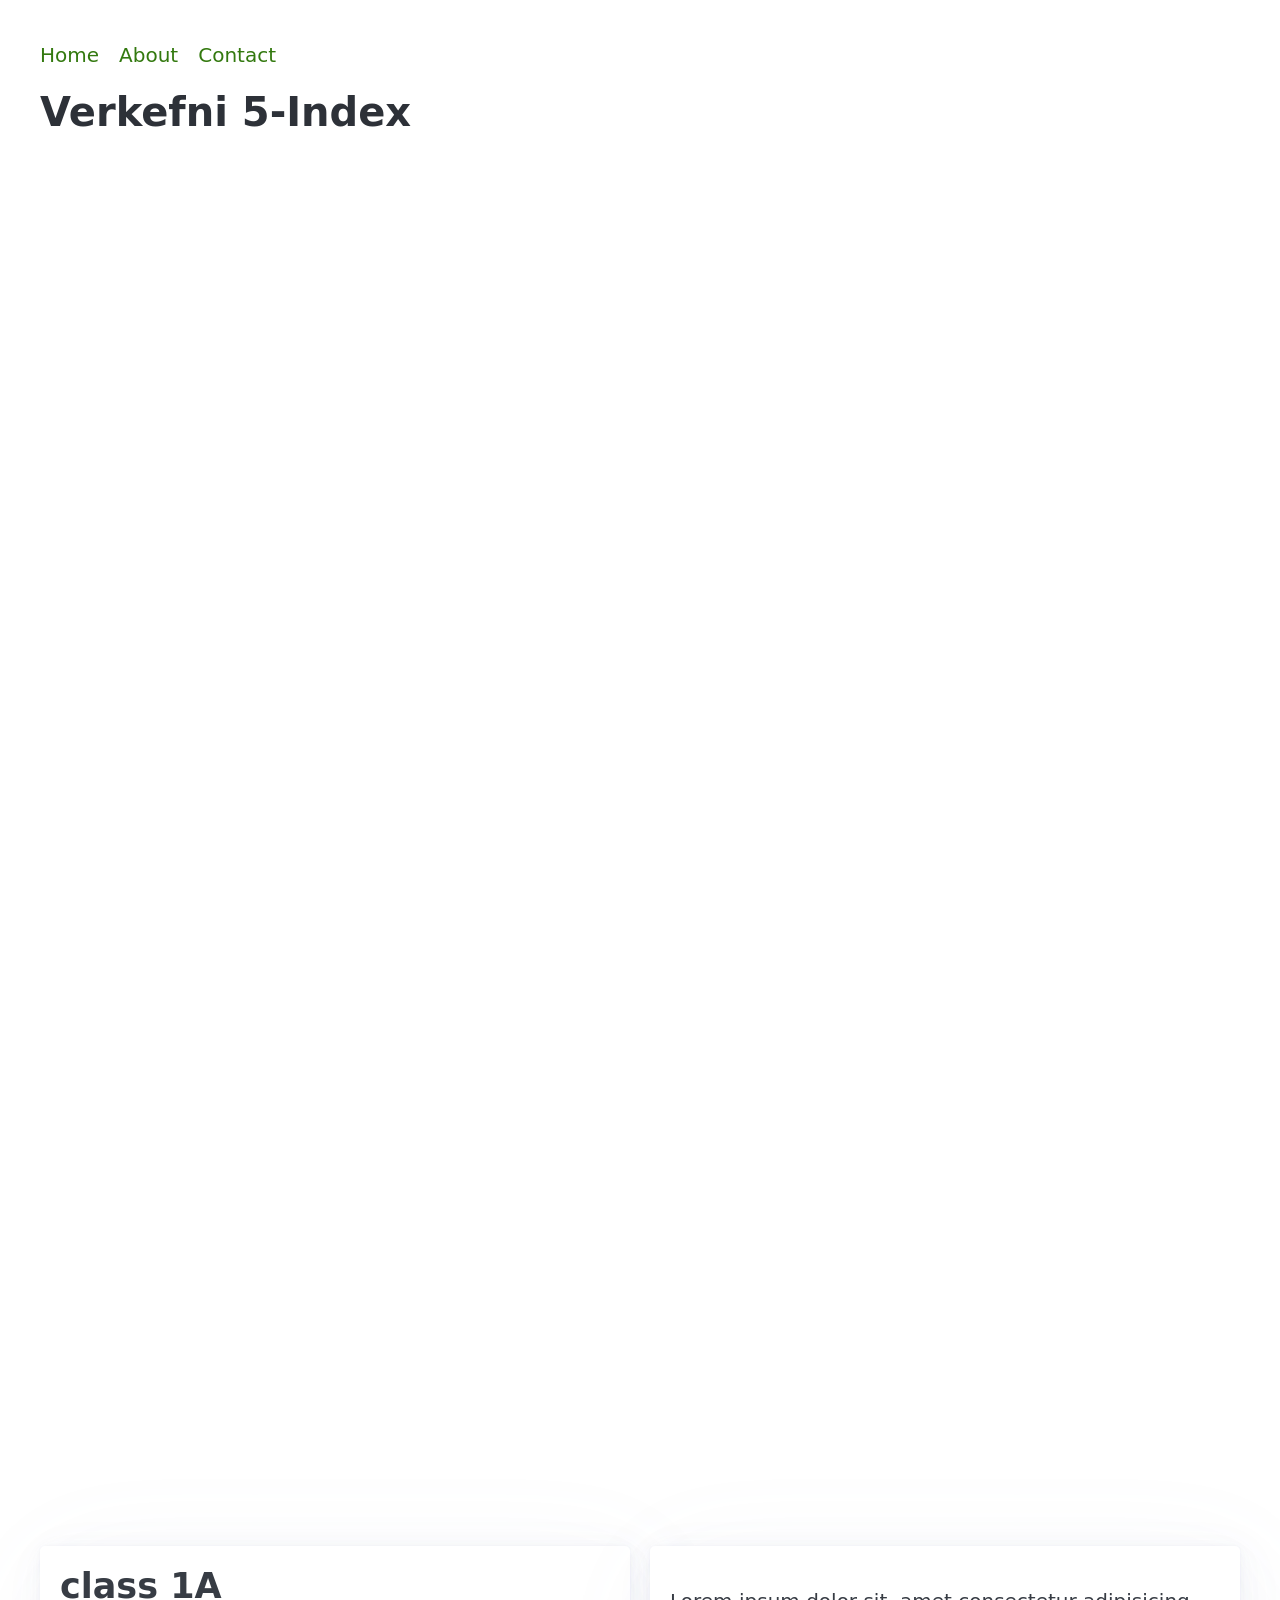
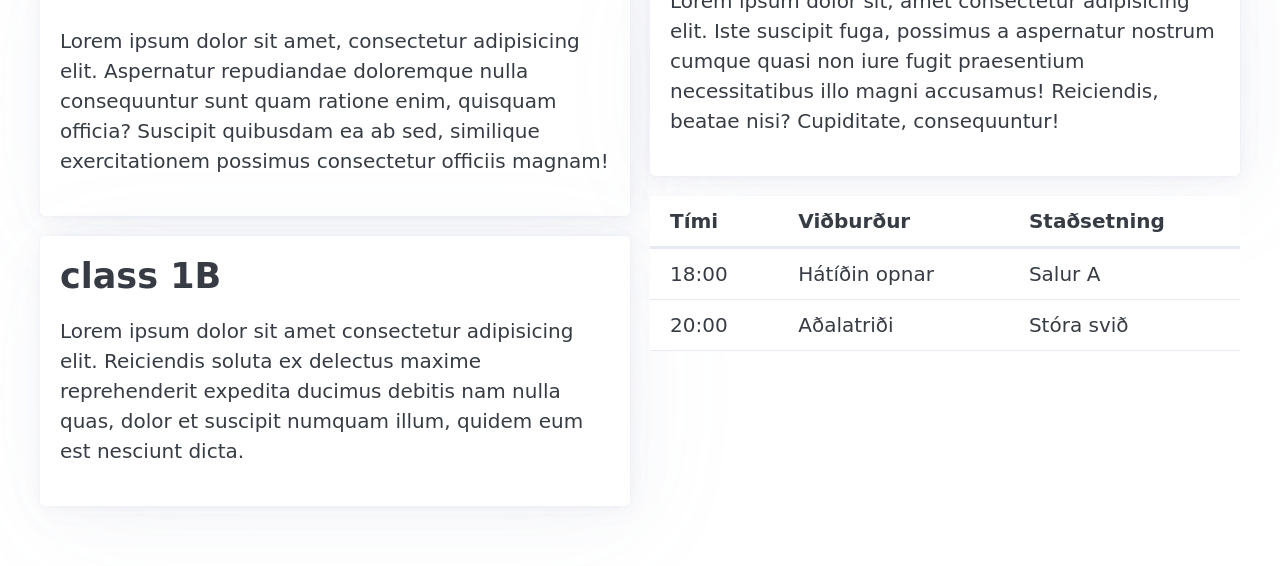
==== commit aaeaf4fe: "assasadwdsaw" ====
--- a/Index.html
+++ b/Index.html
@@ -18,24 +18,24 @@
             </nav>
             <h1>Verkefni 5-Index</h1>
             <div id="slide">
-                <img src="img/bfd0dd133887f581717680d1ffa8d4b03412cad4d9bad7acd77db29e4d2a7dbd._SX1080_FMjpg_.jpg" alt="1">
-                <img src="img/my-hero-academia-3840x2160-19011 (1).jpg" alt="2">
+                <img src="img/bfd0dd133887f581717680d1ffa8d4b03412cad4d9bad7acd77db29e4d2a7dbd._SX1080_FMjpg_.jpg" alt="1" width="100%" height="10rem">
+                <img src="img/my-hero-academia-3840x2160-19011 (1).jpg" alt="2" width="100%" height="10rem">
             </div>
         </header>
         <main class="grid">
             <section>
                 <article>
-                    <h2>A 1</h2>
+                    <h2>class 1A</h2>
                     <p>Lorem ipsum dolor sit amet, consectetur adipisicing elit. Aspernatur repudiandae doloremque nulla consequuntur sunt quam ratione enim, quisquam officia? Suscipit quibusdam ea ab sed, similique exercitationem possimus consectetur officiis magnam!</p>
                 </article>
                 <article>
-                    <h2>A 2</h2>
+                    <h2>class 1B</h2>
                     <p>Lorem ipsum dolor sit amet consectetur adipisicing elit. Reiciendis soluta ex delectus maxime reprehenderit expedita ducimus debitis nam nulla quas, dolor et suscipit numquam illum, quidem eum est nesciunt dicta.</p>
                 </article>
             </section>
             <section>
                 <article>
-                    <h2>A 3</h2>
+                    <h2></h2>
                     <p>Lorem ipsum dolor sit, amet consectetur adipisicing elit. Iste suscipit fuga, possimus a aspernatur nostrum cumque quasi non iure fugit praesentium necessitatibus illo magni accusamus! Reiciendis, beatae nisi? Cupiditate, consequuntur!</p>
                 </article>
                 <table>
--- a/css/kvikun.css
+++ b/css/kvikun.css
@@ -2,7 +2,7 @@
 
 #slide > * {
     animation: 20s autoplay infinite linear;
-    position: absolute;
+    /*position: absolute;*/
     top: 0;
     left: 0;
     opacity: 0.0
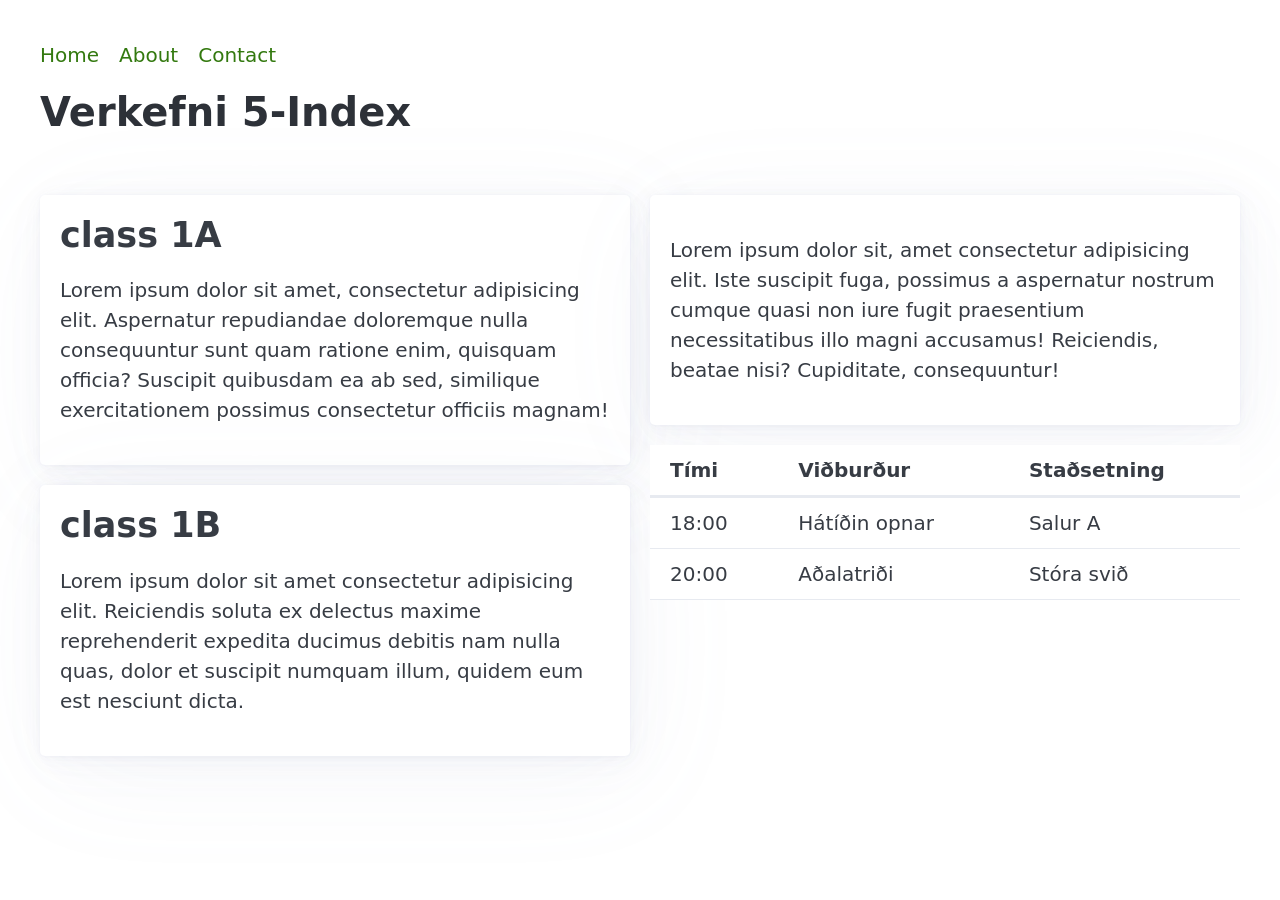
==== commit 89a34480: "07.05.26/10:13" ====
--- a/Index.html
+++ b/Index.html
@@ -6,6 +6,7 @@
         <title>Verkefni 5-Index</title>
         <link rel="stylesheet" href="css/pico.green.css">
         <link rel="stylesheet" href="css/kvikun.css">
+        <link rel="stylesheet" href="css/style.css">
     </head>
     <body class="container">
         <header>
--- a/css/kvikun.css
+++ b/css/kvikun.css
@@ -1,19 +1,22 @@
-
+html {
+    overflow-x: hidden;
+}
 
 #slide > * {
     animation: 20s autoplay infinite linear;
-    /*position: absolute;*/
-    top: 0;
+    position: absolute;
+    overflow: hidden;
+    top: 4rem;
     left: 0;
-    opacity: 0.0
+    margin-left: 100%;
 }
 
 @keyframes autoplay {
-    0% {opacity: 0.0}
-    4% {opacity: 1.0}
-    50% {opacity: 1.0}
-    54% {opacity: 0.0}
-    100% {opacity: 0.0}
+    0% {margin-left: 100%}
+    10% {margin-left: 0;}
+    50% {margin-left: 0;}
+    60% {margin-left: -100%}
+    100% {margin-left: -100%}
 }
 
 #slide > *:nth-child(1) {animation-delay: 0s}
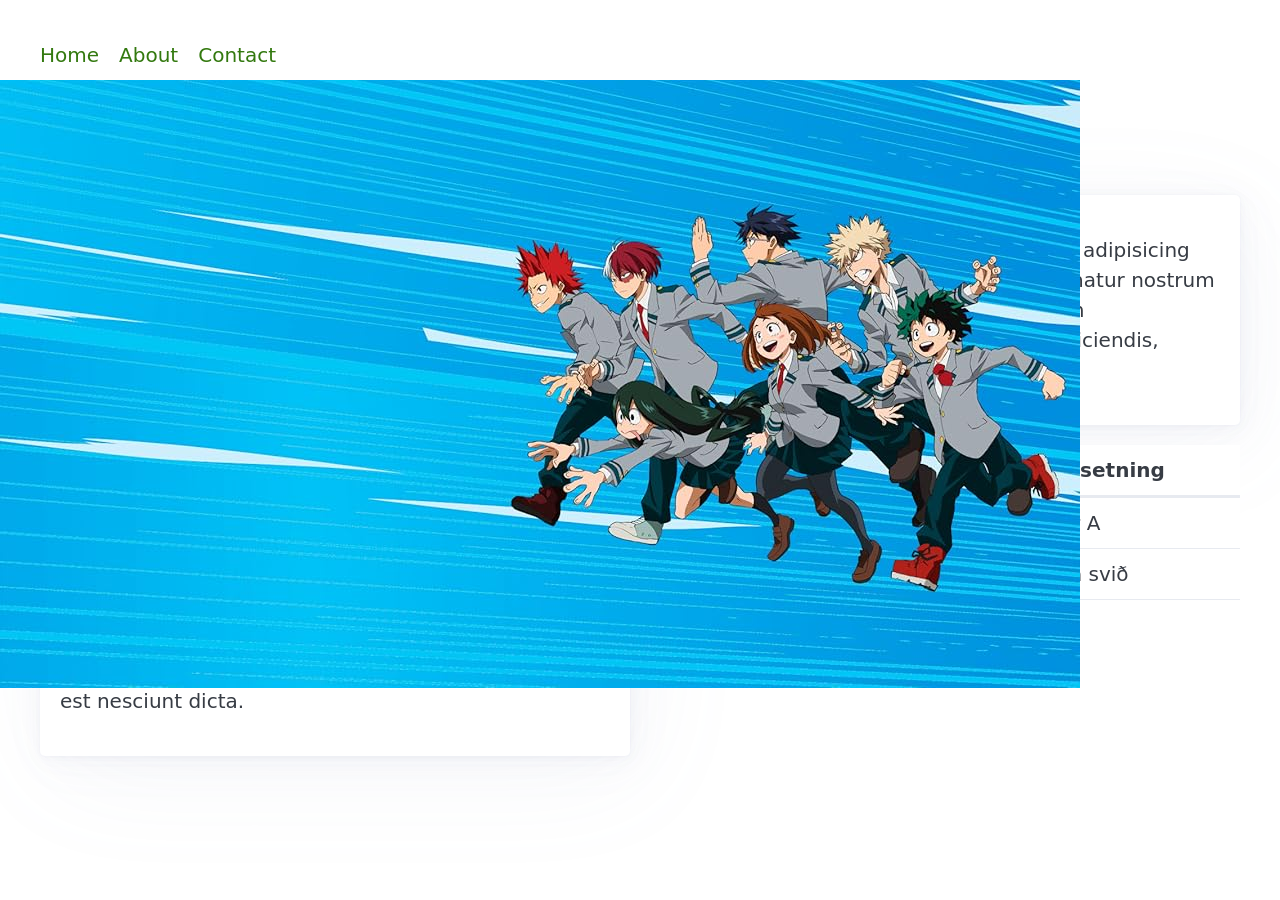
==== commit d753cfc4: "a" ====
--- a/Index.html
+++ b/Index.html
@@ -19,8 +19,8 @@
             </nav>
             <h1>Verkefni 5-Index</h1>
             <div id="slide">
-                <img src="img/bfd0dd133887f581717680d1ffa8d4b03412cad4d9bad7acd77db29e4d2a7dbd._SX1080_FMjpg_.jpg" alt="1" width="100%" height="10rem">
-                <img src="img/my-hero-academia-3840x2160-19011 (1).jpg" alt="2" width="100%" height="10rem">
+                <img src="img/bfd0dd133887f581717680d1ffa8d4b03412cad4d9bad7acd77db29e4d2a7dbd._SX1080_FMjpg_.jpg" alt="1">
+                <img src="img/my-hero-academia-3840x2160-19011 (1).jpg" alt="2">
             </div>
         </header>
         <main class="grid">
--- a/css/kvikun.css
+++ b/css/kvikun.css
@@ -12,12 +12,12 @@
 }
 
 @keyframes autoplay {
-    0% {margin-left: 100%}
+    0% {margin-left: 100%;}
     10% {margin-left: 0;}
     50% {margin-left: 0;}
     60% {margin-left: -100%}
     100% {margin-left: -100%}
 }
 
-#slide > *:nth-child(1) {animation-delay: 0s}
-#slide > *:nth-child(2) {animation-delay: 10s}+#slide > *:nth-child(1) {margin-left: 0; animation-delay: 0s}
+#slide > *:nth-child(2) {margin-left: 100%; animation-delay: 10s}
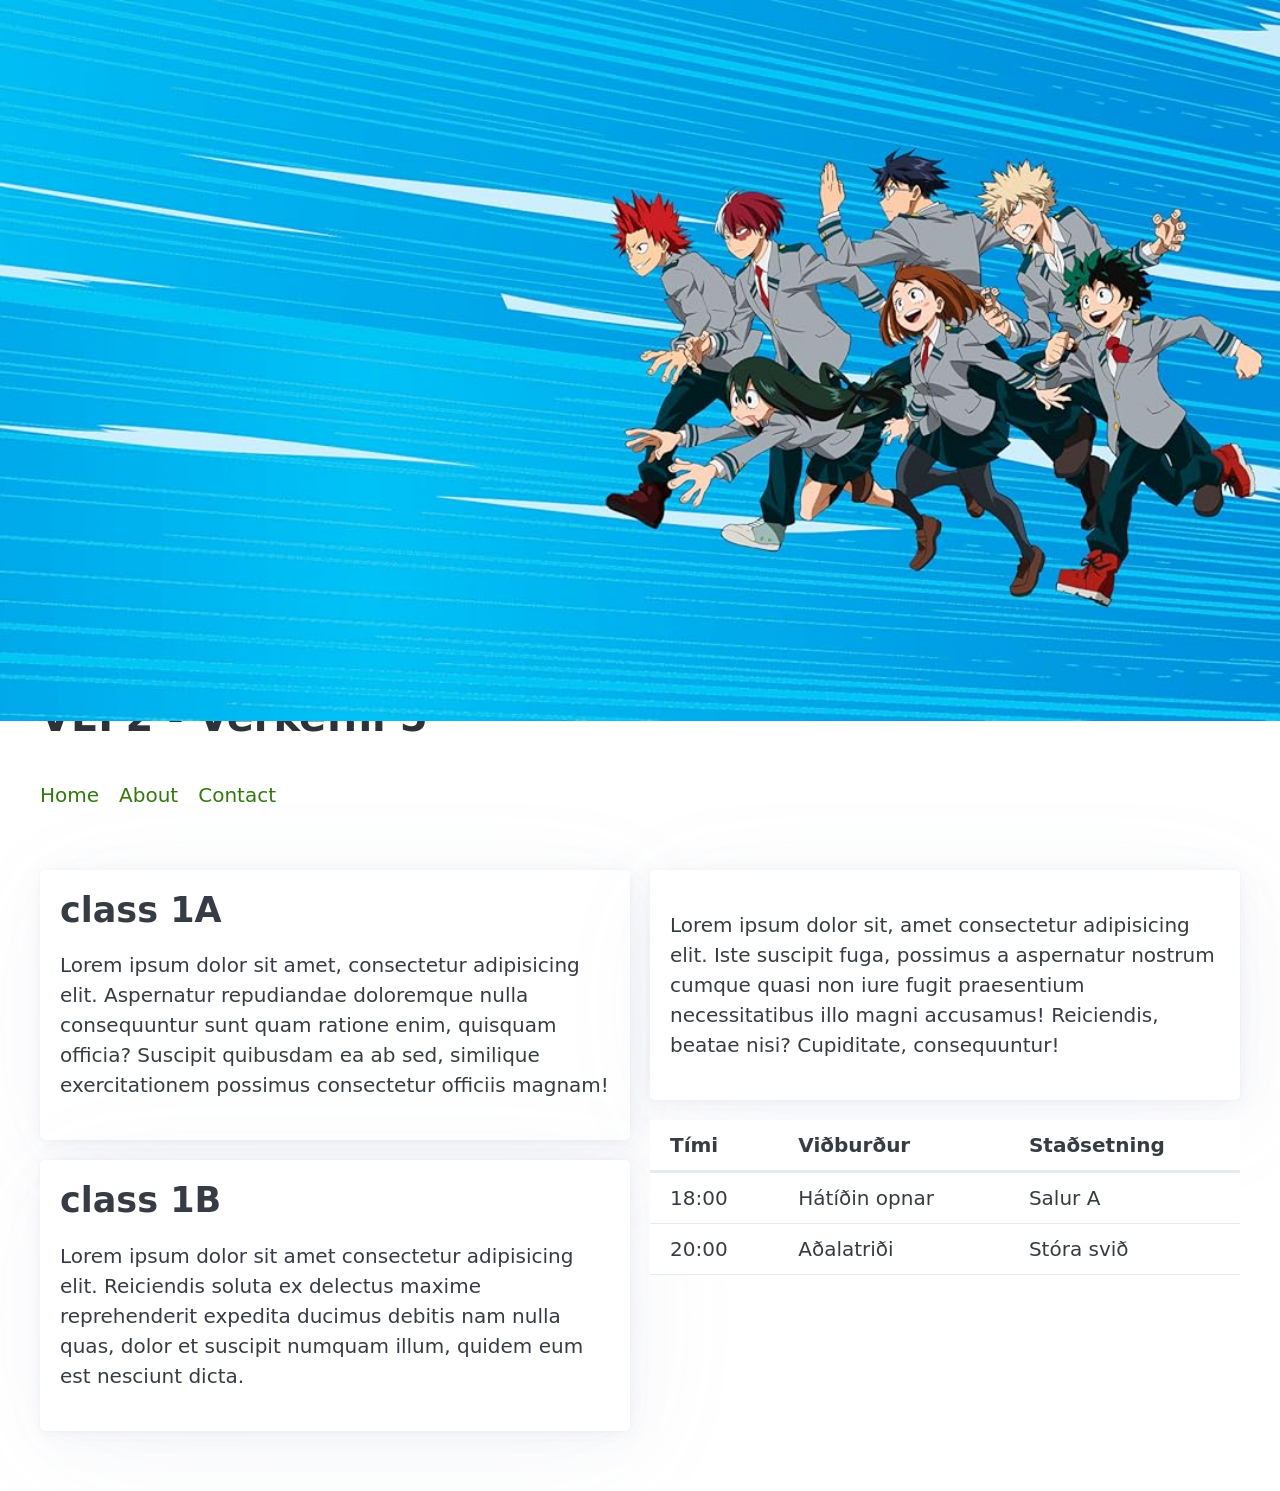
==== commit f5291b97: "a" ====
--- a/Index.html
+++ b/Index.html
@@ -10,6 +10,13 @@
     </head>
     <body class="container">
         <header>
+            <div id="slide">
+                <img src="img/bfd0dd133887f581717680d1ffa8d4b03412cad4d9bad7acd77db29e4d2a7dbd._SX1080_FMjpg_.jpg" alt="1">
+                <img src="img/my-hero-academia-3840x2160-19011 (1).jpg" alt="2">
+            </div>
+            <h1 id="title">
+                VEF2 - Verkefni 5
+            </h1>
             <nav>
                 <ul>
                     <li><a href="a.html">Home</a></li>
@@ -17,11 +24,6 @@
                     <li><a href="c.html">Contact</a></li>
                 </ul>
             </nav>
-            <h1>Verkefni 5-Index</h1>
-            <div id="slide">
-                <img src="img/bfd0dd133887f581717680d1ffa8d4b03412cad4d9bad7acd77db29e4d2a7dbd._SX1080_FMjpg_.jpg" alt="1">
-                <img src="img/my-hero-academia-3840x2160-19011 (1).jpg" alt="2">
-            </div>
         </header>
         <main class="grid">
             <section>
--- a/css/kvikun.css
+++ b/css/kvikun.css
@@ -4,20 +4,18 @@
 
 #slide > * {
     animation: 20s autoplay infinite linear;
-    position: absolute;
-    overflow: hidden;
-    top: 4rem;
+    width: 100%;
+    opacity: 1;
+    top: 0;
     left: 0;
-    margin-left: 100%;
 }
 
 @keyframes autoplay {
-    0% {margin-left: 100%;}
-    10% {margin-left: 0;}
-    50% {margin-left: 0;}
-    60% {margin-left: -100%}
-    100% {margin-left: -100%}
+    10% {opacity: 1;}
+    60% {opacity: 1;}
+    70% {opacity: 0;}
+    100% {opacity: 0;}
 }
 
-#slide > *:nth-child(1) {margin-left: 0; animation-delay: 0s}
-#slide > *:nth-child(2) {margin-left: 100%; animation-delay: 10s}+#slide > *:nth-child(1) {opacity: 1; animation-delay: 0s; position: absolute;}
+#slide > *:nth-child(2) {opacity: 0;; animation-delay: 10s; position: relative;}
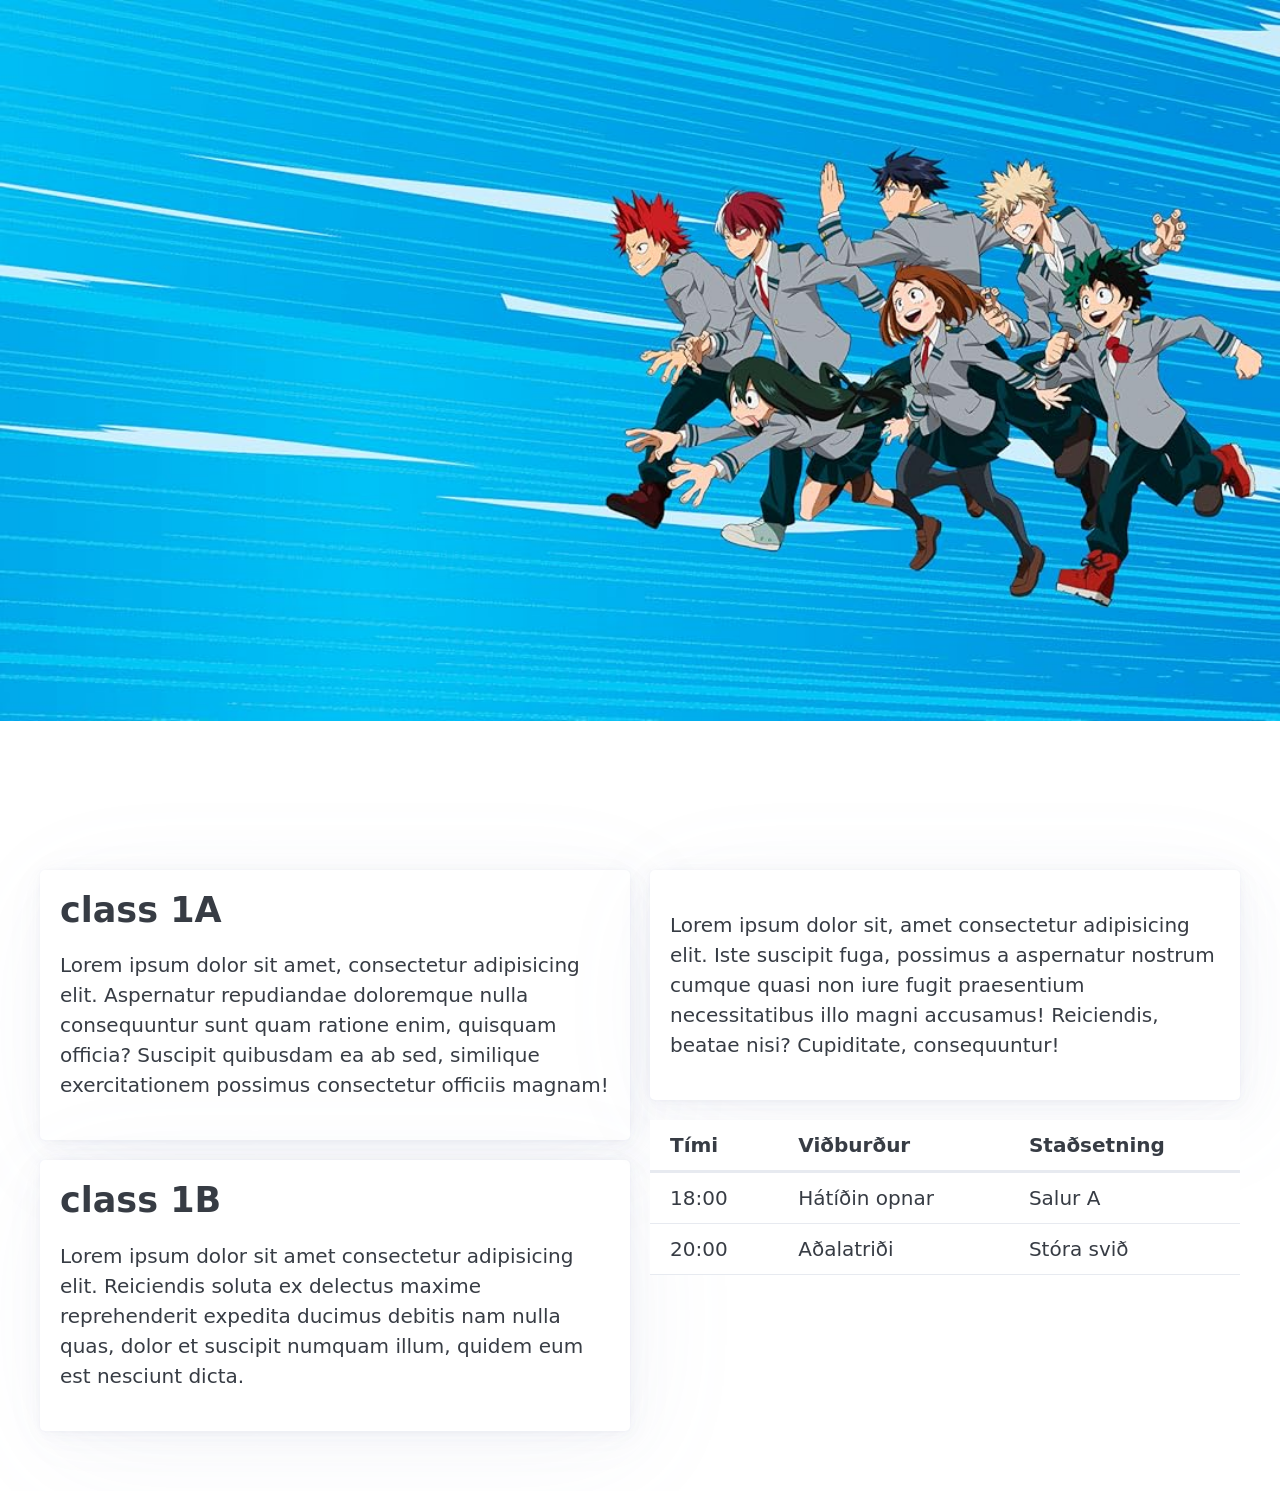
==== commit f53465dd: "a" ====
--- a/Index.html
+++ b/Index.html
@@ -10,13 +10,6 @@
     </head>
     <body class="container">
         <header>
-            <div id="slide">
-                <img src="img/bfd0dd133887f581717680d1ffa8d4b03412cad4d9bad7acd77db29e4d2a7dbd._SX1080_FMjpg_.jpg" alt="1">
-                <img src="img/my-hero-academia-3840x2160-19011 (1).jpg" alt="2">
-            </div>
-            <h1 id="title">
-                VEF2 - Verkefni 5
-            </h1>
             <nav>
                 <ul>
                     <li><a href="a.html">Home</a></li>
@@ -24,6 +17,13 @@
                     <li><a href="c.html">Contact</a></li>
                 </ul>
             </nav>
+            <h1 id="title">
+                VEF2 - Verkefni 5
+            </h1>
+            <div id="slide">
+                <img src="img/bfd0dd133887f581717680d1ffa8d4b03412cad4d9bad7acd77db29e4d2a7dbd._SX1080_FMjpg_.jpg" alt="1">
+                <img src="img/my-hero-academia-3840x2160-19011 (1).jpg" alt="2">
+            </div>
         </header>
         <main class="grid">
             <section>
